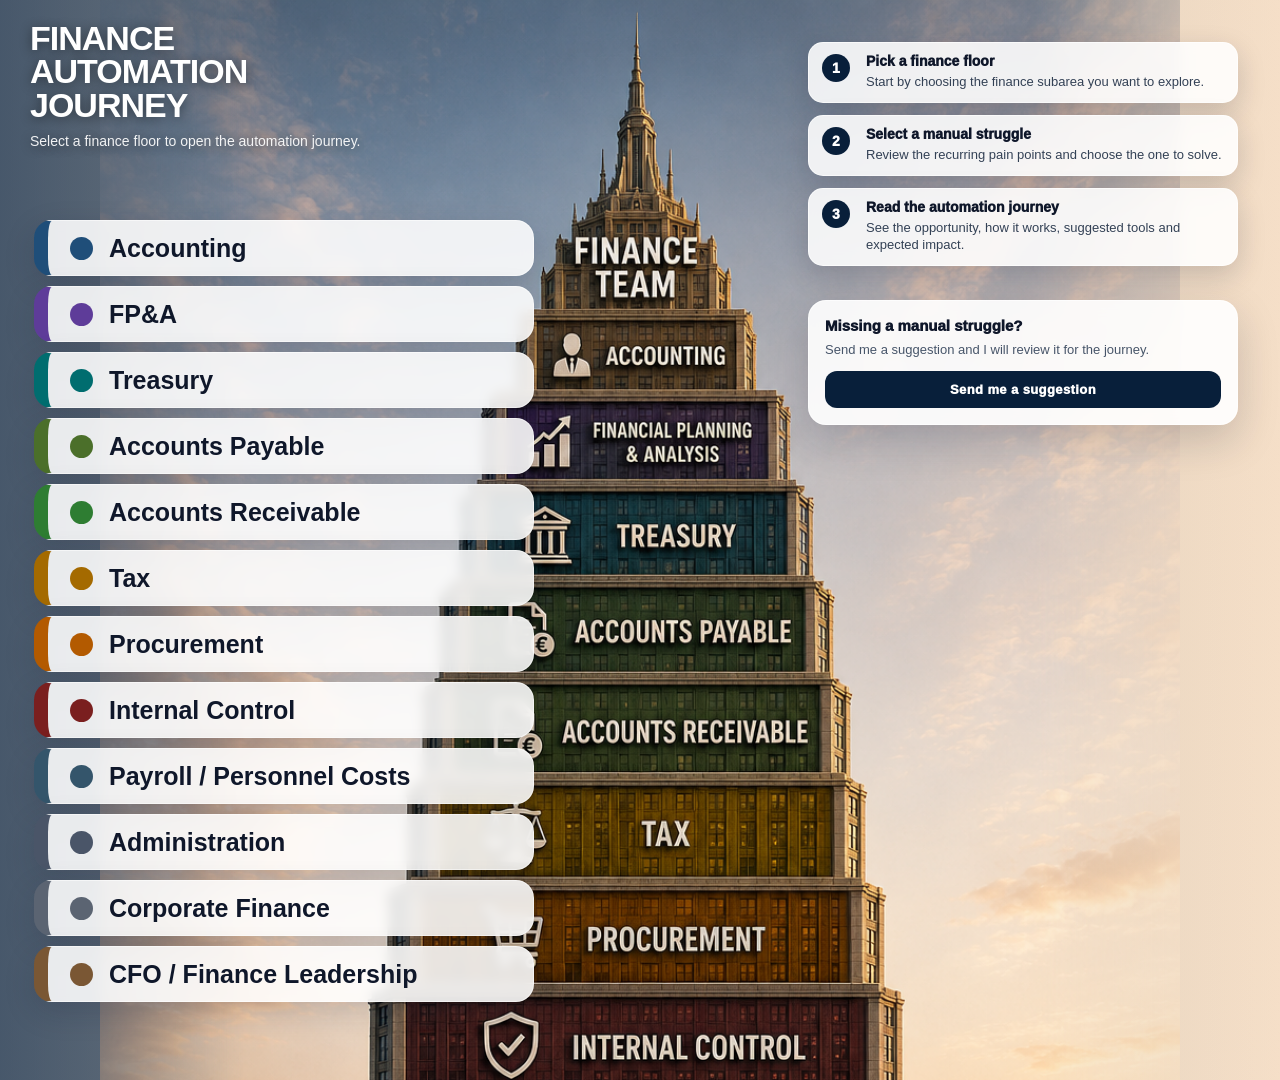
==== index.html @ fd758c70 "Refine budget preparation assumptions text" ====
<!doctype html>
<html lang="en">
<head>
<meta charset="utf-8">
<meta name="viewport" content="width=device-width, initial-scale=1">
<title>Finance Automation Journey</title>

<style>
:root {
  --bg: #f7f3ea;
  --navy: #081f3a;
  --text: #111827;
  --muted: #64748b;
  --active: #4B6F2A;
}

* {
  box-sizing: border-box;
}

body {
  margin: 0;
  font-family: Inter, Arial, sans-serif;
  color: var(--text);
  background: radial-gradient(circle at 20% 0%, #fff8e8, #f2efe8 45%, #dfe7ef);
  overflow-x: hidden;
}

html {
  overflow-x: hidden;
}

.page {
  min-height: 100vh;
  display: grid;
  grid-template-columns: 1fr;
  gap: 0;
  padding: 0;
  background: #111827;
}

.page.has-selection {
  min-height: 100vh;
  display: grid;
  grid-template-columns: minmax(0, 58vw) minmax(360px, 42vw);
  gap: 24px;
  padding: 24px;
  align-items: stretch;
  background: radial-gradient(circle at 20% 0%, #fff8e8, #f2efe8 45%, #dfe7ef);
}

.visual,
.panel {
  border-radius: 28px;
  overflow: hidden;
  box-shadow: 0 24px 70px rgba(15,23,42,.20);
  min-height: 920px;
  background: white;
}

.page:not(.has-selection) .visual {
  width: 100vw;
  min-height: max(100vh, 1080px);
  border-radius: 0;
  box-shadow: none;
  background:
    linear-gradient(90deg, rgba(8,31,58,.50), rgba(8,31,58,.12) 44%, rgba(255,255,255,.08)),
    linear-gradient(90deg, #87919c 0%, #b9b5ad 37%, #ead7bf 67%, #f4dcc3 100%);
}

.page:not(.has-selection) .visual::before {
  content: "";
  position: absolute;
  z-index: 0;
  inset: 0;
  background-image: url("empire_state_finance_building.png");
  background-size: auto clamp(980px, 180vh, 1700px);
  background-position: center top;
  background-repeat: no-repeat;
  -webkit-mask-image: linear-gradient(90deg, transparent 0%, #000 19%, #000 81%, transparent 100%);
  mask-image: linear-gradient(90deg, transparent 0%, #000 19%, #000 81%, transparent 100%);
  pointer-events: none;
}

.page.has-selection .visual,
.page.has-selection .panel {
  min-height: calc(100vh - 48px);
  max-height: calc(100vh - 48px);
}

.page.has-selection .visual {
  width: auto;
  border-radius: 28px;
  box-shadow: 0 24px 70px rgba(15,23,42,.20);
}

.page.has-selection .panel {
  display: flex;
  overflow: auto;
}

.visual {
  position: relative;
  background-image:
    linear-gradient(90deg, rgba(8,31,58,.58), rgba(8,31,58,.14) 45%, rgba(255,255,255,0)),
    url("empire_state_finance_building.png");
  background-size: cover;
  background-position: center center;
}

.intro {
  position: absolute;
  z-index: 3;
  left: 30px;
  top: 22px;
  width: 385px;
  color: white;
  text-shadow: 0 2px 12px rgba(0,0,0,.45);
}

.intro h1 {
  margin: 0;
  font-size: 34px;
  line-height: .98;
  text-transform: uppercase;
  letter-spacing: -1px;
}

.intro p {
  margin: 10px 0 0;
  font-size: 14px;
  line-height: 1.35;
  color: rgba(255,255,255,.92);
}

.main-steps {
  position: absolute;
  z-index: 13;
  right: 42px;
  top: 42px;
  width: 430px;
  display: grid;
  gap: 12px;
  color: #0f172a;
}

.page.has-selection .main-steps {
  display: none;
}

.suggestion-card {
  position: absolute;
  z-index: 13;
  right: 42px;
  top: 300px;
  width: 430px;
  border: 1px solid rgba(255,255,255,.66);
  border-radius: 18px;
  background: rgba(255,255,255,.91);
  -webkit-backdrop-filter: blur(7px);
  backdrop-filter: blur(7px);
  padding: 16px;
  box-shadow: 0 16px 42px rgba(15,23,42,.18);
  color: #0f172a;
}

.page.has-selection .suggestion-card {
  display: none;
}

.suggestion-card strong {
  display: block;
  font-size: 15px;
  line-height: 1.2;
  font-weight: 1000;
}

.suggestion-card p {
  margin: 6px 0 12px;
  font-size: 13px;
  line-height: 1.35;
  color: #475569;
}

.suggestion-button {
  width: 100%;
  border: 0;
  border-radius: 12px;
  background: #081f3a;
  color: white;
  padding: 11px 13px;
  font-size: 13px;
  font-weight: 1000;
  letter-spacing: .4px;
  cursor: pointer;
}

.suggestion-button:hover {
  filter: brightness(1.08);
}

.main-step {
  display: grid;
  grid-template-columns: 34px 1fr;
  gap: 10px;
  align-items: start;
  border: 1px solid rgba(255,255,255,.66);
  border-radius: 15px;
  background: rgba(255,255,255,.88);
  -webkit-backdrop-filter: blur(7px);
  backdrop-filter: blur(7px);
  padding: 11px 13px;
  box-shadow: 0 10px 28px rgba(15,23,42,.18);
}

.main-step span {
  width: 28px;
  height: 28px;
  display: flex;
  align-items: center;
  justify-content: center;
  border-radius: 999px;
  background: #081f3a;
  color: white;
  font-weight: 1000;
  font-size: 14px;
}

.main-step strong {
  display: block;
  font-size: 14px;
  line-height: 1.1;
  color: #0f172a;
  font-weight: 1000;
}

.main-step p {
  margin: 5px 0 0;
  font-size: 13px;
  line-height: 1.28;
  color: #334155;
}

.floor-stack {
  position: absolute;
  z-index: 12;
  left: 34px;
  top: 220px;
  width: min(64vw, 500px);
  display: grid;
  gap: 10px;
}

.floor-button {
  min-height: 56px;
  border: 1px solid rgba(255,255,255,.55);
  border-left: 14px solid var(--area-color);
  border-radius: 18px;
  background: rgba(255,255,255,.88);
  -webkit-backdrop-filter: blur(6px);
  backdrop-filter: blur(6px);
  display: flex;
  align-items: center;
  gap: 16px;
  padding: 12px 22px;
  font-size: 25px;
  font-weight: 800;
  color: #0f172a;
  box-shadow: 0 10px 30px rgba(15,23,42,.18);
  cursor: pointer;
  transition: transform .18s ease, background .18s ease, box-shadow .18s ease;
}

.floor-button::before {
  content: "";
  width: 23px;
  height: 23px;
  border-radius: 999px;
  background: var(--area-color);
  flex: 0 0 auto;
}

.floor-button:hover,
.floor-button.active {
  transform: translateX(10px);
  background: white;
  box-shadow: 0 16px 40px rgba(15,23,42,.30);
}

.finance-base {
  width: 100%;
  max-width: 340px;
  border-radius: 14px;
  background: #081f3a;
  color: white;
  padding: 13px 16px;
  font-size: 13px;
  font-weight: 1000;
  text-align: center;
  letter-spacing: .9px;
  box-shadow: 0 16px 40px rgba(0,0,0,.36);
  border: 0;
  cursor: pointer;
  text-transform: uppercase;
}

.finance-base:hover {
  filter: brightness(1.12);
  transform: translateY(-2px);
}

.panel {
  position: relative;
  border-radius: 28px;
  background: rgba(255,255,255,.94);
  box-shadow: 0 24px 70px rgba(15,23,42,.16);
  padding: 34px;
  overflow: hidden;
  min-height: 920px;
  display: flex;
  flex-direction: column;
}

.panel.hidden {
  display: none;
}

.panel::before {
  content: "";
  position: absolute;
  inset: 0 0 auto 0;
  height: 12px;
  background: var(--active);
}

.kicker {
  margin-top: 8px;
  font-size: 13px;
  text-transform: uppercase;
  letter-spacing: 1.7px;
  color: var(--muted);
  font-weight: 800;
}

.panel h2 {
  margin: 12px 0 6px;
  font-size: 42px;
  line-height: 1;
  color: var(--navy);
  letter-spacing: -1.2px;
}

.panel .subtitle {
  margin: 0 0 24px;
  font-size: 18px;
  color: var(--muted);
  line-height: 1.4;
}

.section-title {
  margin: 0 0 10px;
  font-size: 14px;
  letter-spacing: 1.1px;
  text-transform: uppercase;
  color: #475569;
  font-weight: 900;
}

.pain-list {
  display: grid;
  grid-template-columns: 1fr;
  gap: 10px;
  margin: 0;
  padding: 0;
  list-style: none;
  max-height: 610px;
  overflow: auto;
  padding-right: 6px;
}

.pain-button {
  width: 100%;
  border: 1px solid #e2e8f0;
  border-radius: 14px;
  background: white;
  text-align: left;
  padding: 13px 14px;
  display: flex;
  align-items: flex-start;
  gap: 11px;
  color: #0f172a;
  font-size: 15px;
  line-height: 1.3;
  font-weight: 700;
  cursor: pointer;
  box-shadow: 0 3px 10px rgba(15,23,42,.04);
  transition: border .15s ease, transform .15s ease, background .15s ease;
}

.pain-button::before {
  content: "";
  width: 9px;
  height: 9px;
  border-radius: 999px;
  margin-top: 5px;
  background: var(--active);
  flex: 0 0 auto;
}

.pain-button:hover,
.pain-button.active {
  border-color: var(--active);
  background: #f8fafc;
  transform: translateX(4px);
}

.pain-button.unlocked {
  border-color: #22c55e;
  background: #dcfce7;
  box-shadow: 0 6px 18px rgba(34,197,94,.18);
}

.pain-button.unlocked::before {
  background: #16a34a;
}

.pain-button.unlocked:hover,
.pain-button.unlocked.active {
  border-color: #15803d;
  background: #bbf7d0;
  box-shadow: 0 8px 22px rgba(34,197,94,.24);
}

.pain-button.locked {
  color: #475569;
}

.pain-button.locked::after {
  content: "Locked";
  margin-left: auto;
  border: 1px solid #dbe3ef;
  border-radius: 999px;
  padding: 3px 8px;
  color: #64748b;
  font-size: 11px;
  line-height: 1;
  font-weight: 900;
  text-transform: uppercase;
  letter-spacing: .6px;
}

.detail-card {
  border: 1px solid #dbe3ef;
  border-radius: 22px;
  background: linear-gradient(180deg, white 0%, #f8fafc 100%);
  padding: 22px;
  box-shadow: 0 12px 30px rgba(15,23,42,.08);
  max-width: 100%;
  min-width: 0;
}

.back-button {
  display: inline-flex;
  align-items: center;
  gap: 8px;
  width: fit-content;
  border: 1px solid var(--active);
  background: white;
  color: var(--active);
  border-radius: 999px;
  padding: 9px 14px;
  font-size: 14px;
  font-weight: 900;
  cursor: pointer;
  margin-bottom: 16px;
}

.detail-label {
  margin: 0 0 6px;
  font-size: 12px;
  text-transform: uppercase;
  letter-spacing: 1.2px;
  color: #64748b;
  font-weight: 900;
}

.detail-main {
  margin: 0 0 18px;
  font-size: 25px;
  line-height: 1.1;
  color: var(--navy);
  font-weight: 900;
}

.detail-box {
  border-left: 5px solid var(--active);
  background: white;
  border-radius: 12px;
  padding: 13px 14px;
  border-top: 1px solid #e2e8f0;
  border-right: 1px solid #e2e8f0;
  border-bottom: 1px solid #e2e8f0;
  margin-top: 12px;
  min-width: 0;
}

.detail-box h4 {
  margin: 0 0 5px;
  font-size: 13px;
  text-transform: uppercase;
  letter-spacing: .9px;
  color: #475569;
}

.detail-box p {
  margin: 0;
  font-size: 16px;
  line-height: 1.42;
  color: #111827;
}

.detail-box p + p {
  margin-top: 10px;
}

.proposal-list {
  margin: 0;
  padding-left: 18px;
  display: grid;
  gap: 7px;
}

.proposal-list li,
.proposal-links a {
  font-size: 15px;
  line-height: 1.38;
  color: #111827;
}

.proposal-links {
  display: grid;
  gap: 8px;
  margin-top: 12px;
}

.proposal-links a {
  color: var(--active);
  font-weight: 900;
  text-decoration: none;
}

.proposal-links a:hover {
  text-decoration: underline;
}


.output-page-button {
  border: 0;
  background: transparent;
  color: var(--active);
  cursor: pointer;
  font: inherit;
  font-weight: 900;
  padding: 0;
  text-align: left;
}

.output-page-button:hover {
  text-decoration: underline;
}

.output-page-highlight {
  display: inline-block;
  background: #dcfce7;
  color: #2563eb;
  border-radius: 4px;
  padding: 1px 5px;
  text-decoration: underline;
  text-decoration-thickness: 2px;
  text-underline-offset: 3px;
}

.output-page-disabled {
  color: #64748b;
  font-weight: 900;
}

.output-page-status {
  display: inline-block;
  margin-left: 6px;
  border: 1px solid #dbe3ef;
  border-radius: 999px;
  padding: 2px 7px;
  color: #64748b;
  font-size: 11px;
  font-weight: 900;
  text-transform: uppercase;
  letter-spacing: .5px;
}

.proposal-app-link {
  display: grid;
  grid-template-columns: 1fr auto;
  gap: 10px 18px;
  align-items: center;
  padding: 16px 18px;
  border-radius: 12px;
  border: 1px solid rgba(75, 111, 42, .28);
  background:
    linear-gradient(135deg, rgba(75, 111, 42, .12), rgba(37, 99, 235, .10)),
    #ffffff;
  box-shadow: 0 12px 28px rgba(15, 23, 42, .08);
  color: var(--navy);
  text-decoration: none;
  transition: transform .15s ease, box-shadow .15s ease, border-color .15s ease;
}

.proposal-app-link:hover {
  transform: translateY(-1px);
  border-color: rgba(75, 111, 42, .48);
  box-shadow: 0 16px 34px rgba(15, 23, 42, .13);
  text-decoration: none;
}

.proposal-app-link strong {
  display: block;
  font-size: 16px;
  color: var(--navy);
}

.proposal-app-link span {
  display: block;
  margin-top: 4px;
  color: var(--muted);
  font-size: 13px;
  line-height: 1.35;
  font-weight: 700;
}

.proposal-app-badge {
  justify-self: end;
  border-radius: 999px;
  padding: 7px 10px;
  background: #1f8a4c;
  color: white;
  font-size: 12px;
  font-weight: 900;
  white-space: nowrap;
}

#outputDetailCard .proposal-app-link {
  min-height: 112px;
  padding: 22px 26px;
  gap: 16px 28px;
}

#outputDetailCard .proposal-app-link strong {
  display: inline-flex;
  width: fit-content;
  max-width: 100%;
  font-size: 24px;
  line-height: 1.15;
}

#outputDetailCard .proposal-app-link .output-page-highlight {
  display: inline;
  border-radius: 6px;
  padding: 2px 8px;
  -webkit-box-decoration-break: clone;
  box-decoration-break: clone;
}

#outputDetailCard .proposal-app-link span {
  margin-top: 10px;
  font-size: 18px;
  line-height: 1.35;
  font-weight: 800;
}

#outputDetailCard .proposal-app-badge {
  padding: 12px 22px;
  font-size: 18px;
  font-style: italic;
}

@media (max-width: 700px) {
  #outputDetailCard .proposal-app-link {
    grid-template-columns: 1fr;
  }

  #outputDetailCard .proposal-app-badge {
    justify-self: start;
  }
}

.proposal-preview {
  width: 100%;
  margin-top: 12px;
  border: 1px solid #dbe3ef;
  border-radius: 10px;
  display: block;
  cursor: zoom-in;
  transition: transform .15s ease, box-shadow .15s ease;
}

.proposal-preview-link {
  display: block;
  position: relative;
}

.proposal-preview-link::after {
  content: "Open dashboard preview";
  position: absolute;
  right: 12px;
  bottom: 12px;
  border-radius: 999px;
  background: rgba(8,31,58,.92);
  color: white;
  padding: 7px 10px;
  font-size: 12px;
  font-weight: 900;
  box-shadow: 0 8px 20px rgba(15,23,42,.25);
  pointer-events: none;
}

.proposal-preview:hover {
  transform: translateY(-1px);
  box-shadow: 0 10px 24px rgba(15,23,42,.12);
}

.image-modal {
  position: fixed;
  z-index: 100;
  inset: 0;
  display: grid;
  place-items: center;
  padding: 28px;
  background: rgba(8,31,58,.74);
  -webkit-backdrop-filter: blur(8px);
  backdrop-filter: blur(8px);
}

.image-modal.hidden {
  display: none;
}

.image-modal img {
  max-width: min(1180px, 94vw);
  max-height: 88vh;
  border-radius: 14px;
  background: white;
  box-shadow: 0 30px 90px rgba(0,0,0,.42);
}

.image-modal-close {
  position: absolute;
  top: 22px;
  right: 22px;
  width: 42px;
  height: 42px;
  border: 1px solid rgba(255,255,255,.35);
  border-radius: 999px;
  background: rgba(255,255,255,.92);
  color: #081f3a;
  font-size: 28px;
  line-height: 1;
  cursor: pointer;
  box-shadow: 0 14px 34px rgba(0,0,0,.24);
}

.locked-card {
  border-left-color: #94a3b8;
}

.locked-card p {
  color: #475569;
}

.tool-grid {
  display: grid;
  grid-template-columns: repeat(2, minmax(0, 1fr));
  gap: 10px;
  margin-top: 10px;
}

.tool-pill {
  border: 1px solid #dbe3ef;
  border-radius: 999px;
  background: #f8fafc;
  padding: 8px 11px;
  font-size: 14px;
  font-weight: 800;
  color: #0f172a;
}

.case-register-wrap {
  overflow-x: auto;
  -webkit-overflow-scrolling: touch;
}

.case-register-table {
  width: 100%;
  min-width: 820px;
  border-collapse: separate;
  border-spacing: 0;
  border: 1px solid #dbe3ef;
  border-radius: 10px;
  overflow: hidden;
  background: #fff;
}

.case-register-table th,
.case-register-table td {
  border-bottom: 1px solid #e2e8f0;
  border-right: 1px solid #e2e8f0;
  padding: 9px 10px;
  text-align: left;
  vertical-align: top;
  font-size: 12px;
  line-height: 1.25;
}

.case-register-table th {
  background: #f8fafc;
  color: #475569;
  font-weight: 900;
  text-transform: uppercase;
  letter-spacing: .35px;
}

.case-register-table td {
  color: #0f172a;
  font-weight: 750;
}

.case-register-table tr:last-child td {
  border-bottom: 0;
}

.case-register-table th:last-child,
.case-register-table td:last-child {
  border-right: 0;
}

.flow-workspace {
  display: grid;
  grid-template-columns: minmax(0, 1.2fr) minmax(240px, .8fr);
  gap: 14px;
  align-items: stretch;
}

.flow-path-picker {
  margin-bottom: 14px;
}

.flow-path-picker strong {
  display: block;
  margin-bottom: 9px;
  color: var(--navy);
  font-size: 15px;
  font-weight: 900;
  text-transform: uppercase;
  letter-spacing: .5px;
}

.flow-path-controls {
  display: flex;
  flex-wrap: wrap;
  gap: 8px;
}

.flow-path-button {
  border: 1px solid #cbd5e1;
  border-radius: 999px;
  background: #fff;
  color: #0f172a;
  cursor: pointer;
  font: inherit;
  font-size: 13px;
  font-weight: 900;
  padding: 9px 13px;
  transition: background .15s ease, border .15s ease, color .15s ease;
}

.flow-path-button:hover,
.flow-path-button.active {
  border-color: var(--active);
  background: #f0fdf4;
  color: var(--active);
}

.flow-canvas {
  position: relative;
  min-height: 420px;
  border: 1px solid #dbe3ef;
  border-radius: 14px;
  background:
    linear-gradient(rgba(219,227,239,.55) 1px, transparent 1px),
    linear-gradient(90deg, rgba(219,227,239,.55) 1px, transparent 1px),
    #f8fafc;
  background-size: 28px 28px;
  overflow: hidden;
}

.flow-canvas svg {
  position: absolute;
  inset: 0;
  width: 100%;
  height: 100%;
  pointer-events: none;
  color: #64748b;
}

.flow-node {
  position: absolute;
  width: 142px;
  min-height: 62px;
  border: 1px solid #cbd5e1;
  border-radius: 12px;
  background: white;
  color: #0f172a;
  padding: 9px 10px;
  text-align: left;
  cursor: pointer;
  box-shadow: 0 8px 20px rgba(15,23,42,.08);
  transition: transform .15s ease, border .15s ease, background .15s ease;
}

.flow-node:hover,
.flow-node.active {
  transform: translateY(-1px);
  border-color: var(--active);
  background: #f0fdf4;
}

.flow-node.path-hidden,
.flow-edge-path.path-hidden,
.flow-edge-label.path-hidden {
  display: none;
}

.flow-node small {
  display: block;
  margin-bottom: 4px;
  color: #64748b;
  font-size: 11px;
  font-weight: 900;
  text-transform: uppercase;
  letter-spacing: .5px;
}

.flow-node span {
  display: block;
  font-size: 13px;
  line-height: 1.15;
  font-weight: 900;
}

.flow-node.supplier { left: 4%; top: 36px; }
.flow-node.decision { left: 31%; top: 36px; }
.flow-node.inbox { left: 59%; top: 36px; }
.flow-node.employee { left: 17%; top: 174px; }
.flow-node.capture { left: 43%; top: 174px; }
.flow-node.emailcheck { left: 69%; top: 174px; }
.flow-node.ticket { left: 4%; top: 308px; }
.flow-node.storage { left: 17%; top: 308px; }
.flow-node.validation { left: 43%; top: 308px; }
.flow-node.output { left: 69%; top: 308px; }

.flow-canvas.ap-route-flow {
  min-height: 560px;
}

.flow-canvas.ap-route-flow .flow-node {
  width: 136px;
}

.flow-node.intake { left: 3%; top: 34px; }
.flow-node.ocr { left: 24%; top: 34px; }
.flow-node.validated { left: 45%; top: 34px; }
.flow-node.route { left: 66%; top: 34px; }
.flow-node.noerp,
.flow-node.erp { left: 10%; top: 176px; }
.flow-node.approval,
.flow-node.pomatch { left: 31%; top: 176px; }
.flow-node.pendingbook { left: 52%; top: 176px; }
.flow-node.approved { left: 52%; top: 336px; }
.flow-node.dailyexport,
.flow-node.accountinghandoff { left: 73%; top: 176px; }
.flow-node.booked { left: 73%; top: 336px; }
.flow-node.exception { left: 31%; top: 336px; }

.flow-edge-label {
  position: absolute;
  color: #475569;
  background: rgba(248,250,252,.92);
  border-radius: 999px;
  padding: 2px 7px;
  font-size: 11px;
  font-weight: 900;
  text-transform: uppercase;
}

.flow-edge-label.yes { left: 51%; top: 63px; }
.flow-edge-label.no { left: 31%; top: 137px; }
.flow-edge-label.noerp { left: 39%; top: 132px; }
.flow-edge-label.erp { left: 68%; top: 214px; }
.flow-edge-label.nomatch { left: 38%; top: 438px; }

.flow-detail {
  border: 1px solid #dbe3ef;
  border-radius: 14px;
  background: #fff;
  padding: 14px;
}

.flow-detail h5 {
  margin: 0 0 8px;
  color: var(--navy);
  font-size: 17px;
  line-height: 1.15;
}

.flow-detail p {
  font-size: 14px;
  line-height: 1.38;
}

.flow-detail ul {
  margin: 10px 0 0;
  padding-left: 18px;
  display: grid;
  gap: 7px;
}

.flow-detail li {
  font-size: 14px;
  line-height: 1.3;
}

.footer-note {
  margin: 0;
  color: var(--muted);
  font-size: 13px;
  line-height: 1.45;
}

.panel-footer {
  margin-top: auto;
  display: grid;
  gap: 16px;
  align-items: start;
}

.hidden {
  display: none !important;
}

@media (max-width: 900px) {
  body {
    background: #edf2f7;
  }

  .page {
    grid-template-columns: 1fr;
    padding: 12px;
    gap: 12px;
    background: #edf2f7;
  }

  .page.has-selection {
    grid-template-columns: 1fr;
    padding: 12px;
    gap: 12px;
  }

  .visual,
  .panel {
    min-height: auto;
    max-height: none;
    border-radius: 22px;
  }

  .visual {
    width: 100%;
    height: 1480px;
    min-height: 1480px;
    background-position: center top;
  }

  .page:not(.has-selection) .visual {
    width: 100%;
  }

  .main-steps {
    left: 18px;
    right: 18px;
    top: 128px;
    width: auto;
    gap: 10px;
  }

  .suggestion-card {
    left: 18px;
    right: 18px;
    top: 1248px;
    width: auto;
  }

  .floor-stack {
    left: 18px;
    right: 18px;
    width: auto;
    top: 404px;
    gap: 8px;
  }

  .floor-button {
    min-height: 48px;
    border-left-width: 10px;
    border-radius: 16px;
    gap: 12px;
    padding: 10px 14px;
    font-size: 17px;
    line-height: 1.15;
  }

  .floor-button::before {
    width: 18px;
    height: 18px;
  }

  .page.has-selection .visual {
    height: 760px;
    min-height: 760px;
    max-height: none;
    border-radius: 22px;
  }

  .page.has-selection .floor-stack {
    top: 146px;
  }

  .page.has-selection .panel {
    position: relative;
    z-index: 1;
    top: auto;
    right: auto;
    bottom: auto;
    width: 100%;
    max-height: none;
    min-height: 0;
    border-radius: 22px;
    padding: 24px;
    overflow: visible;
  }

  .page.has-selection .panel-footer {
    margin-top: 20px;
  }

  .pain-list {
    max-height: none;
    overflow: visible;
    padding-right: 0;
  }

  .flow-workspace {
    grid-template-columns: 1fr;
  }

  .finance-base {
    max-width: none;
    min-height: 48px;
  }
}

@media (max-width: 620px) {
  .page {
    padding: 8px;
  }

  .intro {
    left: 18px;
    right: 18px;
    top: 18px;
    width: auto;
  }

  .intro h1 {
    font-size: 28px;
    letter-spacing: 0;
  }

  .intro p {
    font-size: 13px;
    max-width: 280px;
  }

  .main-steps {
    top: 126px;
    left: 12px;
    right: 12px;
  }

  .main-step {
    grid-template-columns: 30px 1fr;
    padding: 10px;
  }

  .main-step span {
    width: 26px;
    height: 26px;
  }

  .main-step strong {
    font-size: 13px;
  }

  .main-step p {
    font-size: 12px;
  }

  .suggestion-card {
    top: 1228px;
    left: 12px;
    right: 12px;
    padding: 13px;
  }

  .floor-stack {
    top: 394px;
    left: 12px;
    right: 12px;
  }

  .visual {
    height: 1460px;
    min-height: 1460px;
    border-radius: 18px;
  }

  .page.has-selection .visual {
    height: 700px;
    min-height: 700px;
  }

  .page.has-selection .floor-stack {
    top: 132px;
  }

  .panel h2 {
    font-size: 30px;
    letter-spacing: 0;
  }

  .panel {
    padding: 20px;
    border-radius: 18px;
  }

  .panel .subtitle {
    font-size: 16px;
    margin-bottom: 18px;
  }

  .detail-card {
    padding: 16px;
    border-radius: 16px;
  }

  .detail-main {
    font-size: 21px;
  }

  .proposal-preview {
    border-radius: 8px;
  }

  .proposal-preview-link {
    margin-top: 12px;
    width: calc(100vw - 104px);
    max-width: calc(100vw - 104px);
    border: 1px solid #cbd5e1;
    border-radius: 10px;
    background: white;
    padding: 6px;
    box-shadow: 0 8px 22px rgba(15,23,42,.10);
    overflow-x: auto;
    -webkit-overflow-scrolling: touch;
  }

  .proposal-preview-link::after {
    left: 14px;
    right: auto;
    bottom: 14px;
    font-size: 11px;
  }

  .proposal-preview-link .proposal-preview {
    width: 720px;
    max-width: none;
    margin-top: 0;
  }

  .flow-canvas {
    min-height: 760px;
  }

  .flow-canvas svg,
  .flow-edge-label {
    display: none;
  }

  .flow-node {
    left: 5% !important;
    width: 90%;
  }

  .flow-node.supplier { top: 14px; }
  .flow-node.decision { top: 96px; }
  .flow-node.inbox { top: 178px; }
  .flow-node.employee { top: 260px; }
  .flow-node.capture { top: 342px; }
  .flow-node.emailcheck { top: 424px; }
  .flow-node.ticket { top: 506px; }
  .flow-node.storage { top: 588px; }
  .flow-node.validation { top: 670px; }
  .flow-node.output { top: 752px; }
  .flow-node.intake { top: 14px; }
  .flow-node.ocr { top: 96px; }
  .flow-node.validated { top: 178px; }
  .flow-node.route { top: 260px; }
  .flow-node.noerp { top: 342px; }
  .flow-node.approval { top: 424px; }
  .flow-node.approved { top: 506px; }
  .flow-node.erp { top: 588px; }
  .flow-node.pomatch { top: 670px; }
  .flow-node.pendingbook { top: 752px; }
  .flow-node.dailyexport,
  .flow-node.accountinghandoff { top: 834px; }
  .flow-node.booked { top: 916px; }
  .flow-node.exception { top: 998px; }

  .flow-canvas.ap-route-flow {
    min-height: 1080px;
  }

  .image-modal {
    padding: 12px;
  }

  .image-modal img {
    max-width: 96vw;
    max-height: 82vh;
    border-radius: 10px;
  }

  .image-modal-close {
    top: 12px;
    right: 12px;
  }

  .tool-grid {
    grid-template-columns: 1fr;
  }
}
</style>
</head>

<body>
<main class="page">
  <section class="visual">
    <div class="intro">
      <h1>Finance<br>Automation<br>Journey</h1>
      <p>Select a finance floor to open the automation journey.</p>
    </div>

    <div class="main-steps" id="mainSteps">
      <div class="main-step">
        <span>1</span>
        <div>
          <strong>Pick a finance floor</strong>
          <p>Start by choosing the finance subarea you want to explore.</p>
        </div>
      </div>
      <div class="main-step">
        <span>2</span>
        <div>
          <strong>Select a manual struggle</strong>
          <p>Review the recurring pain points and choose the one to solve.</p>
        </div>
      </div>
      <div class="main-step">
        <span>3</span>
        <div>
          <strong>Read the automation journey</strong>
          <p>See the opportunity, how it works, suggested tools and expected impact.</p>
        </div>
      </div>
    </div>

    <div class="suggestion-card" id="suggestionCard">
      <strong>Missing a manual struggle?</strong>
      <p>Send me a suggestion and I will review it for the journey.</p>
      <button class="suggestion-button" id="suggestionButton" type="button">
        Send me a suggestion
      </button>
    </div>

    <div class="floor-stack" id="floorStack"></div>
  </section>

  <aside class="panel hidden" id="panel">
    <div class="kicker">Selected finance floor</div>
    <h2 id="areaTitle"></h2>
    <p class="subtitle" id="areaSubtitle"></p>

    <section id="strugglesView">
      <h3 class="section-title">Manual struggles</h3>
      <div class="pain-list" id="painList"></div>
    </section>

    <section id="opportunityView" class="hidden">
      <button class="back-button" id="backButton">
        ← Back to manual struggles
      </button>
      <h3 class="section-title">Automation opportunity</h3>
      <div class="detail-card" id="detailCard"></div>
    </section>


    <section id="outputDetailView" class="hidden">
      <button class="back-button" id="outputBackButton">
        ← Back to output list
      </button>
      <h3 class="section-title">Output detail</h3>
      <div class="detail-card" id="outputDetailCard"></div>
    </section>

    <div class="panel-footer">
      <div class="footer-note">
        Finance Automation Journey: floor → manual struggle → technology/tools → automation opportunity → expected impact.
      </div>

      <button class="finance-base" id="homeButton" type="button">
        Back to Finance Building
      </button>
    </div>
  </aside>
</main>

<div class="image-modal hidden" id="imageModal" aria-hidden="true">
  <button class="image-modal-close" id="imageModalClose" type="button" aria-label="Close image preview">×</button>
  <img id="imageModalImg" src="" alt="">
</div>

<script>
const apInvoiceRouteFlow = {
  type: "apRoute",
  defaultPath: "without-erp",
  defaultStep: "noerp",
  steps: [
    {
      id: "intake",
      kicker: "Intake",
      label: "Invoice received",
      className: "intake",
      title: "Invoice received",
      summary: "The invoice enters through the official AP inbox and becomes a controlled case.",
      actions: [
        "Capture supplier email and attachments.",
        "Ignore automatic replies and repeated email events.",
        "Link the original email to the case."
      ]
    },
    {
      id: "ocr",
      kicker: "OCR",
      label: "Read PDF / image",
      className: "ocr",
      title: "Read PDF or image",
      summary: "The workflow reads the invoice file and extracts the first data set.",
      actions: [
        "Extract text from PDF invoices.",
        "Use OCR for image invoices.",
        "Send unreadable or low-confidence files to manual AP review."
      ]
    },
    {
      id: "validated",
      kicker: "Validate",
      label: "Validated invoice",
      className: "validated",
      title: "Validated invoice",
      summary: "The invoice must pass basic fiscal, supplier and duplicate checks before routing.",
      actions: [
        "Reject proformas, quotes, purchase orders and other non-bookable documents.",
        "Validate supplier, buyer, invoice number, date, taxable base, tax amount, total, currency, vendor IBAN, due date and payment method.",
        "Check duplicate risk before approval, PO matching or booking."
      ]
    },
    {
      id: "route",
      kicker: "Route",
      label: "ERP/PO available?",
      className: "route",
      title: "Choose the automation path",
      summary: "Choose the right route for the company's setup: with ERP/PO or without ERP.",
      actions: [
        "Without ERP: route approval, then prepare accounting-software or accounting firm handoff.",
        "With ERP/PO: match the invoice against open purchase orders.",
        "Track the selected path, status and next owner."
      ]
    },
    {
      id: "noerp",
      kicker: "No ERP",
      label: "Approval path",
      className: "noerp",
      title: "No ERP: human approval path",
      summary: "Without ERP, the invoice follows approval rules before accounting handoff.",
      actions: [
        "Look up `Required approval?`, `In house contact` and `Email for approval` in Vendor Master Data.",
        "Use only the real folders: `Pending approval`, `Pending book` and `Booked`.",
        "Move the file automatically as the status changes."
      ]
    },
    {
      id: "approval",
      kicker: "Approval",
      label: "Ask approver",
      className: "approval",
      title: "Ask the right approver",
      summary: "The approver receives the minimum information needed to decide.",
      actions: [
        "Send supplier, invoice number, amount, due date, service or good description and document link.",
        "Hold the invoice in `Pending approval` until the approver responds.",
        "Route missing approver email or unclear ownership to AP Review."
      ]
    },
    {
      id: "approved",
      kicker: "Approved",
      label: "Pending book",
      className: "approved",
      title: "Approved invoice becomes pending book",
      summary: "After approval, the invoice moves to the booking queue.",
      actions: [
        "Capture approver, approval date, decision and comments.",
        "Move the case to `Pending book`.",
        "Move the file to the `Pending book` folder."
      ]
    },
    {
      id: "erp",
      kicker: "ERP / PO",
      label: "Search open PO",
      className: "erp",
      title: "ERP/PO: search open purchase orders",
      summary: "With ERP/PO, the workflow searches for an open PO that supports the invoice.",
      actions: [
        "Search by PO number when available.",
        "If needed, search by supplier, amount, buyer entity, description, requester or date.",
        "Use only open or partially open POs."
      ]
    },
    {
      id: "pomatch",
      kicker: "Match",
      label: "PO matches invoice?",
      className: "pomatch",
      title: "Validate PO match",
      summary: "The workflow confirms whether the open PO matches the invoice.",
      actions: [
        "Compare supplier, buyer entity, PO number, currency, amount, tax, quantity, price and receipt status.",
        "Apply approved tolerance rules.",
        "If there is no match, route the case to AP or buyer review."
      ]
    },
    {
      id: "pendingbook",
      kicker: "Queue",
      label: "Pending book",
      className: "pendingbook",
      title: "Move controlled invoices to pending book",
      summary: "Only controlled invoices enter the booking queue.",
      actions: [
        "Move approved invoices or PO-matched invoices to `Pending book`.",
        "Keep approval or PO evidence in the case.",
        "Keep exceptions out of the booking batch."
      ]
    },
    {
      id: "accountinghandoff",
      kicker: "Book",
      label: "Accounting import / Firm",
      className: "accountinghandoff",
      title: "Book through accounting software or accounting firm",
      summary: "Without ERP, pending-book invoices are handed off for accounting.",
      actions: [
        "Export data to a Google Sheet or Excel import file for accounting software.",
        "Or send invoice files and extracted data to the accounting firm.",
        "Mark as `Booked` only after posting or confirmation."
      ]
    },
    {
      id: "dailyexport",
      kicker: "Batch",
      label: "Daily ERP import",
      className: "dailyexport",
      title: "Daily Google Sheet or Excel import",
      summary: "ERP-ready invoices are added to a daily import file.",
      actions: [
        "Append pending-book invoices to a Google Sheet or Excel import template.",
        "Include supplier, invoice number, invoice date, register date, due date, tax, total, currency, PO, cost centre, document link and any other information required by the company.",
        "Import the file into the ERP and mark posted invoices as booked."
      ]
    },
    {
      id: "booked",
      kicker: "Booked",
      label: "Booked",
      className: "booked",
      title: "Booked in ERP, accounting software or accounting firm",
      summary: "The invoice is posted and traceable.",
      actions: [
        "Record ERP document number, accounting-software posting reference or accounting firm confirmation.",
        "Automatically move the case from `Pending book` to `Booked`.",
        "Keep the PDF, source email, approval or PO match evidence linked to the booking record."
      ]
    },
    {
      id: "exception",
      kicker: "Exception",
      label: "AP / buyer review",
      className: "exception",
      title: "AP or buyer review",
      summary: "Unclear, duplicated or unmatched invoices stop for review.",
      actions: [
        "Use AP review for low confidence, missing fields or duplicate risk.",
        "Use buyer review for missing PO, closed PO, amount mismatch or missing receipt.",
        "Do not book until the exception is resolved."
      ]
    }
  ]
};

const areas = [
  {
    name: "CFO / Finance Leadership",
    short: "CFO",
    color: "#7A5734",
    struggles: [
      {
        pain: "Limited team knowledge sharing",
        manualDescription: [
          "Finance teams often rely on knowledge held by a limited number of experienced employees. Processes, ERP functionality, department policies, control requirements and practical know-how are frequently transferred informally through ad hoc conversations, shadowing or repeated one-to-one explanations. As a result, knowledge is difficult to reuse, process understanding varies across the team and the organization becomes dependent on key individuals.",
          "When experienced employees are absent, move roles or leave the organization, critical knowledge can be lost. This creates operational risk, slows down cross-training and makes it harder to standardize finance processes across teams. In addition, managers often lack structured visibility into whether employees have actually understood the shared knowledge or whether specific topics require additional reinforcement."
        ],
        technologyTools: [
          "Knowledge-sharing sessions can be delivered and recorded using Microsoft Teams, Google Meet, Zoom or Cisco Webex. Recordings, transcripts, SOPs, templates and supporting documentation can be stored in SharePoint, OneDrive, Google Drive, Confluence or a Learning Management System.",
          "For knowledge validation and progress tracking, the tool should be selected based on the level of automation required. If the organization needs structured learning paths, multiple assigned assessments and progress tracking by employee, tools such as Kahoot! 360, Moodle or other Learning Management Systems are a stronger fit.",
          "If the requirement is limited to running individual quizzes after knowledge-sharing sessions, lighter tools such as Microsoft Forms, Google Forms, Quizizz, Mentimeter or Moodle Quiz can be used. In that case, results can be exported, consolidated in Excel or Google Sheets and then imported into Power BI or Tableau to monitor quiz scores, participation, pass/fail rates and knowledge gaps.",
          "Workflow automation can be implemented using Microsoft Power Automate, Zapier or Make to send reminders, collect results and update tracking files. AI tools such as Microsoft Copilot, Google Gemini or Otter.ai can generate transcripts, summaries and reusable learning notes from recorded sessions."
        ],
        automationOpportunity: [
          "Create an automated finance knowledge management and validation workflow using a flipped classroom format. Finance team members are organized into groups and each group prepares and explains its own area of knowledge to the rest of the department, covering topics such as policies, standard operating procedures, ERP modules, reporting processes, internal controls, month-end close activities and automation initiatives.",
          "Each session is automatically recorded, transcribed, summarized and stored in a centralized finance knowledge repository together with presentation materials and supporting documentation. Materials are tagged by process, system, owner, role and review date, making them easier to search and reuse.",
          "After each knowledge-sharing session, participants complete a short knowledge assessment using Kahoot! or an equivalent tool. Results are exported or automatically captured and consolidated into a dashboard showing participation, completion status, quiz scores, pass/fail rates, knowledge gaps and topics requiring reinforcement.",
          "Managers can monitor repository coverage, critical process documentation, quiz results, materials pending review and knowledge gaps across finance areas. This helps identify which topics need additional training and which employees may require further support before being cross-trained or assigned to critical activities."
        ],
        expectedImpact: [
          "Reduced dependency on key individuals, improved knowledge retention, stronger cross-training, better process consistency and improved business continuity during absences, turnover or organizational changes. Knowledge assessments and dashboards provide managers with clearer visibility into whether knowledge has actually been understood, not only shared."
        ],
        opportunity: "Automated finance knowledge management and validation workflow",
        use_case: "Finance team members share their knowledge through a flipped classroom format, with sessions recorded, summarized, stored in a centralized repository and followed by short knowledge assessments.",
        impact: "Reduced dependency on key individuals, improved knowledge retention, stronger cross-training and clearer visibility into knowledge gaps.",
        proposalTasks: [
          "Designed the finance knowledge-sharing framework.",
          "Defined critical knowledge areas across finance policies, procedures, ERP modules, controls and operational processes.",
          "Scheduled recurring flipped classroom knowledge-sharing sessions where finance team members explain their expertise to colleagues in groups.",
          "Configured automatic recording, transcription and summarization of sessions.",
          "Created a centralized finance knowledge repository.",
          "Created standardized knowledge assessments using Kahoot! or equivalent tools.",
          "Consolidated assessment results to monitor participation, scores, pass/fail rates and knowledge gaps.",
          "Built dashboard views to monitor knowledge coverage, quiz results, overdue reviews and documentation gaps.",
          "Documented governance rules for maintaining and updating knowledge materials."
        ],
        outputsExamples: [
          "Finance knowledge and assessment dashboard"
        ],
        outputsPreview: "Finance knowledge assessment dashboard preview.png",
        outputsPreviewAlt: "Finance onboarding knowledge assessment dashboard preview"
      },
      {
        pain: "Poor and inconsistent finance onboarding",
        manualDescription: [
          "Finance onboarding is often inconsistent across roles, teams and locations. New joiners may receive different explanations depending on who trains them, when they join and how much documentation already exists. Key information about finance processes, how the ERP is used in daily activities, reporting cycles, controls, policies, approval workflows and stakeholder expectations is frequently shared through informal conversations, scattered files or repeated one-to-one explanations.",
          "This makes the onboarding experience harder to scale and harder to measure. New employees may take longer to become productive, managers may not have clear visibility into onboarding progress and important finance knowledge can be missed during busy reporting periods, role changes or team transitions."
        ],
        technologyTools: [
          "The onboarding program should reuse the same finance knowledge-sharing infrastructure. Onboarding sessions and role-specific explanations can be delivered and recorded using Microsoft Teams, Google Meet, Zoom or Cisco Webex. Recordings, transcripts, SOPs, templates, ERP how-to guides and supporting documentation can be stored in SharePoint, OneDrive, Google Drive, Confluence or a Learning Management System.",
          "For onboarding validation and progress tracking, the tool should be selected based on the level of automation required. If the organization needs structured learning paths, assigned onboarding modules, multiple assessments and progress tracking by employee, tools such as Kahoot! 360, Moodle or other Learning Management Systems are a stronger fit.",
          "If the requirement is limited to running individual quizzes after onboarding or knowledge-sharing sessions, lighter tools such as Microsoft Forms, Google Forms, Quizizz, Mentimeter or Moodle Quiz can be used. In that case, results can be exported, consolidated in Excel or Google Sheets and then imported into Power BI or Tableau to monitor onboarding completion, quiz scores, participation, pass/fail rates and knowledge gaps.",
          "Workflow automation can be implemented using Microsoft Power Automate, Zapier or Make to send reminders, assign onboarding tasks, collect results and update tracking files. AI tools such as Microsoft Copilot, Google Gemini or Otter.ai can generate transcripts, summaries and reusable onboarding notes from recorded sessions."
        ],
        automationOpportunity: [
          "Create a structured finance onboarding workflow with role-based onboarding paths for new joiners. Each path includes the activities, documents, ERP usage guidance, training materials, key contacts and process knowledge required for a specific finance role.",
          "Complement this with a structured peer-to-peer (P2P) onboarding program connected to the finance knowledge-sharing workflow. During the first phase, each new joiner is paired with a Finance Lead or Senior team member who introduces the department structure, key stakeholders, governance, policies and ways of working. In the second phase, the employee is paired with a colleague performing the same role to receive hands-on training on daily operational activities and process-specific knowledge.",
          "When a new employee joins the finance team, an onboarding workflow is triggered automatically. The new joiner receives a checklist of required actions, links to relevant documentation, ERP how-to guidance, training recordings and knowledge-sharing materials created through the Limited team knowledge sharing use case. Managers can monitor progress through a dashboard or tracker.",
          "Throughout the onboarding journey, new employees complete the recorded learning path and pass the corresponding knowledge assessments before taking ownership of operational tasks. Results can be consolidated to identify areas where additional support is needed.",
          "This creates a more consistent onboarding experience across finance roles and reduces dependency on informal explanations, individual availability or repeated manual follow-up."
        ],
        expectedImpact: [
          "Faster ramp-up for new finance team members, clearer expectations, more consistent knowledge transfer and reduced onboarding dependency on individual managers or colleagues. A structured onboarding workflow also improves visibility for managers, reduces operational risk and helps new joiners become confident and productive sooner."
        ],
        opportunity: "Structured finance onboarding assistant",
        use_case: "Create role-based onboarding paths for new finance team members, combining P2P support, ERP usage guidance, recorded learning materials, knowledge checks and progress tracking.",
        impact: "Faster onboarding, clearer expectations for new joiners, better manager visibility and a more consistent ramp-up experience across finance roles.",
        proposalTasks: [
          "Mapped the key onboarding needs for each finance role.",
          "Defined role-based onboarding paths covering processes, ERP usage, controls and reporting cycles.",
          "Designed a two-phase P2P onboarding program pairing new joiners first with a Finance Lead or Senior team member and then with a colleague performing the same role.",
          "Created a structured onboarding checklist for new finance team members.",
          "Organized onboarding materials in a centralized finance repository.",
          "Linked process guides, ERP how-to guidance, training recordings, templates and key contacts to each onboarding path.",
          "Connected onboarding materials with the recorded learning path created through the Limited team knowledge sharing workflow.",
          "Added short knowledge checks to validate understanding after key onboarding modules.",
          "Configured reminders and progress tracking for new joiners and managers.",
          "Built dashboard views to monitor onboarding completion, overdue tasks, assessment scores and knowledge gaps.",
          "Documented governance rules for keeping onboarding materials updated."
        ],
        outputsExamples: [
          "Structured finance onboarding workflow",
          "Role-based onboarding checklist",
          "Finance onboarding progress dashboard"
        ],
        outputsPreview: "Finance knowledge assessment dashboard preview.png",
        outputsPreviewAlt: "Finance onboarding progress and knowledge assessment dashboard preview"
      },
      {
        pain: "Unstructured task management",
        opportunity: "Finance task intake and prioritisation workflow",
        use_case: "Centralise finance requests, recurring tasks and project work with ownership, due dates, priority scoring, status tracking and automated reminders.",
        impact: "Clearer accountability, fewer lost requests and better visibility of team workload.",
        proposalTasks: [
          "Built a Streamlit app to make finance ownership, responsibilities and recurring activity timing easier to manage.",
          "Added editable setup views for finance roles, department areas and RACI ownership.",
          "Connected the Streamlit app to a Neon-hosted Postgres database so RACI and timeline updates remain saved after deployment restarts."
        ],
        proposalResources: [
          {
            label: "Open Finance RACI & Timeline app",
            href: "https://finance-raci-timeline.streamlit.app/",
            type: "app",
            badge: "Live app",
            description: "Interactive Streamlit app for finance ownership, RACI setup and recurring delivery visibility."
          }
        ]
      },
      {
        pain: "No clear delivery calendar",
        opportunity: "Integrated finance delivery calendar",
        use_case: "Build a shared calendar for close activities, reporting deadlines, tax filings, forecasts, audits, board packs and key business deliverables.",
        impact: "Improved planning, fewer deadline surprises and stronger coordination across finance subareas.",
        proposalTasks: [
          "Built a monthly finance timeline view using recurring activity rules.",
          "Added editable timeline setup for start dates, end dates and activity status by period.",
          "Created a shared view to help finance teams coordinate close activities and recurring deliverables.",
          "Connected the Streamlit app to a Neon-hosted Postgres database so RACI and timeline updates remain saved after deployment restarts."
        ],
        proposalResources: [
          {
            label: "Open Finance RACI & Timeline app",
            href: "https://finance-raci-timeline.streamlit.app/",
            type: "app",
            badge: "Live app",
            description: "Interactive Streamlit app for monthly finance timelines, ownership and delivery coordination."
          }
        ]
      },
      {
        pain: "Missing finance policies and procedures",
        opportunity: "Controlled finance policy and procedure library",
        use_case: "Document policies, procedures, approval rules, templates and control requirements in a governed repository with owners, review dates and version history.",
        impact: "Stronger controls, easier audit preparation and more consistent execution of finance processes."
      },
      {
        pain: "Limited real-time financial visibility",
        opportunity: "Executive finance cockpit",
        use_case: "Automated CFO dashboard combining cash, revenue, costs, working capital and forecast indicators.",
        impact: "Faster decision-making and fewer ad hoc reporting requests."
      },
      {
        pain: "Too many ad hoc requests",
        opportunity: "Self-service finance analytics",
        use_case: "Create standard dashboards and guided analysis views for recurring business questions.",
        impact: "Reduced dependency on manual finance support."
      },
      {
        pain: "Manual email triage and response management",
        opportunity: "AI executive inbox assistant",
        use_case: "Classify finance emails by required response, information only or irrelevant; create draft replies for actionable messages; and provide a sequential briefing of informational threads.",
        impact: "Less time lost reviewing emails one by one, fewer missed responses and better visibility of decisions, commitments and follow-ups."
      },
      {
        pain: "Limited visibility into finance team wellbeing",
        manualDescription: [
          "Finance leaders often lack structured, recurring visibility into how their teams are feeling across workload, collaboration, management support and overall wellbeing. Without this visibility, managers may rely too heavily on assumptions or occasional check-ins, making it harder to identify early signs of burnout, disengagement or workload imbalance before they become turnover, missed targets or reduced productivity."
        ],
        technologyTools: [
          "There are leading, widely used employee experience and employee listening platforms in the market, including Culture Amp, Qualtrics EmployeeXM, Workday Peakon Employee Voice, Microsoft Viva Glint, Lattice, 15Five, Leapsome and Workleap Officevibe. However, a finance team can start with a simpler and more flexible solution using tools that may already be available internally.",
          "This challenge can be addressed with lightweight survey and dashboard tools such as Google Forms, Microsoft Forms, Typeform or SurveyMonkey for data collection; Google Sheets, Excel, SharePoint or OneDrive for data storage; and Tableau, Power BI, Looker Studio or Qlik Sense for visualization."
        ],
        automationOpportunity: [
          "Create an automated quarterly wellbeing feedback loop. Team members complete a short recurring survey, and responses are automatically collected, structured and visualized in a dashboard by quarter, year, finance subarea, location and wellbeing category.",
          "This allows managers to move from informal impressions to structured visibility, helping them identify trends before burnout, disengagement, workload imbalance or collaboration issues become more serious."
        ],
        expectedImpact: [
          "Improved visibility into team wellbeing, earlier detection of people-related risks, better leadership decisions and more consistent follow-up actions. Over time, this can support stronger collaboration, higher retention, better workload balance and a more resilient finance function."
        ],
        opportunity: "Automated quarterly wellbeing feedback loop",
        use_case: "Team members complete a short recurring survey, and responses are automatically collected, structured and visualized in a dashboard by quarter, year, finance subarea, location and wellbeing category.",
        impact: "Improved visibility into team wellbeing, earlier detection of people-related risks, better leadership decisions and more consistent follow-up actions.",
        proposalTasks: [
          "Created the quarterly wellbeing survey in Google Forms.",
          "Downloaded the Google Sheets response dataset as an Excel file to use as the Tableau input file.",
          "Built the Tableau workbook with score by question, trend, location map and finance subarea heatmap.",
          "Prepared the dashboard preview for leadership review.",
          "Documented the refresh steps to update the dashboard each quarter."
        ],
        proposalResources: [
          {
            label: "Finance team wellbeing form",
            href: "Finance team wellbeing form.pdf"
          },
          {
            label: "Finance team wellbeing dashboard",
            href: "Finance team wellbeing dashboard preview.png"
          }
        ],
        proposalPreview: "Finance team wellbeing dashboard preview.png"
      }
    ]
  },
  {
    name: "Accounting",
    short: "Accounting",
    color: "#1F4E79",
    struggles: [
      {
        pain: "Manual journal entries",
        opportunity: "Automated journal posting",
        use_case: "Recurring journals and rule-based journal templates generated from source transactions.",
        impact: "Fewer errors and faster month-end close."
      },
      {
        pain: "Manual exchange rate upload",
        opportunity: "Automated exchange rate integration and validation",
        use_case: "Connect approved FX rate sources to the ERP, schedule automatic rate uploads, validate missing or unusual rates and keep an audit trail of changes.",
        impact: "Lower risk of FX errors, faster period-end processing and stronger control over currency revaluation."
      },
      {
        pain: "Reconciliation bottlenecks",
        opportunity: "Automated account reconciliation",
        use_case: "Match ledger balances with subledgers, bank data and supporting schedules.",
        impact: "Less close pressure and improved accuracy."
      },
      {
        pain: "Missing accounting evidence",
        opportunity: "Evidence completeness checks",
        use_case: "Flag journal entries or balances without required documents or explanations.",
        impact: "Better audit trail and fewer audit queries."
      },
      {
        pain: "Close calendar pressure",
        opportunity: "Close management workflow",
        use_case: "Track close tasks, owners, deadlines and dependencies in one workflow.",
        impact: "More predictable month-end close."
      }
    ]
  },
  {
    name: "FP&A",
    short: "FP&A",
    color: "#5E3C99",
    struggles: [
      {
        pain: "Manual executive reporting",
        manualDescription: [
          "Executive reporting is often prepared manually by combining information from ERP exports, financial statements, Excel models, planning files, dashboards, management accounts and ad hoc analysis. Finance teams may spend significant time collecting data, reconciling figures, updating templates, refreshing charts and preparing commentary for CFO updates, management reports, board packs or investor materials.",
          "Although the reporting process is recurring, it often depends on manual spreadsheet work, individual knowledge of how the pack is built and repeated copy-paste between files. When source data changes, finance teams may need to update several outputs separately, increasing the risk of version issues, formula errors, inconsistent numbers or misaligned narratives.",
          "As a result, executive reporting can become time-consuming, difficult to scale and hard to control. FP&A teams spend too much time producing reporting materials and not enough time interpreting performance, explaining business drivers and supporting decisions."
        ],
        technologyTools: [
          "Several FP&A, planning and reporting platforms can support more structured executive reporting. Pigment and Abacum are strong options for modern finance teams that want connected planning, reporting workflows, collaboration and scenario analysis. Workday Adaptive Planning is also a solid option for medium and large companies with recurring planning, forecasting and reporting processes.",
          "Other relevant tools include Anaplan, Planful, Board and Vena. Anaplan is powerful for complex enterprise planning models, Planful is well suited for traditional FP&A, budgeting, forecasting and reporting, Board combines planning, analytics and reporting, and Vena is useful for teams that want to stay close to Excel while adding workflow, control and consolidation.",
          "These platforms can be complemented with Excel, Google Sheets, Power BI, Tableau or Looker Studio for modelling, dashboards and visualization. AI assistants such as ChatGPT, Microsoft Copilot, Gemini or Claude can support variance explanations, financial commentary, executive summaries and reporting narratives."
        ],
        automationOpportunity: [
          "Create a reusable executive reporting workflow that converts controlled financial data into multiple reporting assets. Instead of preparing each report manually in separate spreadsheets, slides or dashboards, the process can be structured around reusable data models, reporting templates, dashboards and AI-assisted commentary.",
          "The workflow should connect source financial data with recurring executive outputs such as financial models, dashboards, board packs, variance analysis, financial commentary and downloadable files. Each output can be linked to the same underlying data, improving consistency, traceability and reuse across reporting cycles.",
          "This approach allows FP&A teams to move from manual report production to a controlled reporting journey where data, models, visuals and narratives are progressively reused and refined."
        ],
        expectedImpact: [
          "Shorter reporting preparation cycles, fewer manual updates and stronger consistency across executive outputs. Finance teams can reduce time spent collecting data, reconciling files, checking formulas and rebuilding recurring materials.",
          "The solution also improves traceability from source data to final reporting outputs, reducing the risk of inconsistent figures, version issues and unsupported commentary.",
          "Over time, FP&A teams can spend more time analyzing performance, explaining business drivers and supporting decision-making, rather than manually producing reporting packs."
        ],
        opportunity: "Reusable executive reporting workflow",
        use_case: "Convert controlled financial data into several executive reporting assets, including financial models, dashboards, board packs, variance analysis, AI commentary and downloadable files.",
        impact: "Shorter reporting cycles, stronger consistency and more time for analysis instead of manual report production.",
        proposalTasks: [
          "Defined the executive reporting workflow and main reporting outputs.",
          "Identified the recurring data inputs used for CFO updates, management reports and board packs.",
          "Structured the reporting journey into separate output pages.",
          "Created a first financial model example based on the Create Repsol financial model workstream.",
          "Defined how controlled financial data can be reused across models, dashboards, packs and commentary.",
          "Proposed dashboard, variance analysis and AI commentary outputs as next reporting layers.",
          "Prepared the structure for adding downloadable Excel, PDF and presentation files."
        ],
        outputsExamples: [
          {
            label: "<span class=\"output-page-highlight\">Financial Model: 3-Statements Model</span>",
            anchor: "executive-reporting-financial-model",
            description: "Finance teams often have a P&L and balance sheet, but no reliable cash flow statement because the ERP-generated cash flow was incomplete, inaccurate or simply did not exist. AI can help build a faster, auditable 3-statements model instead of spending hours reconstructing it manually."
          },
          {
            label: "Executive Dashboard",
            anchor: "executive-reporting-dashboard",
            locked: true,
            description: "Recurring KPI views for revenue, margin, costs, cash flow, working capital, leverage, forecast performance and key movements."
          },
          {
            label: "Board / Management Pack",
            anchor: "executive-reporting-pack",
            locked: true,
            description: "Structured reporting materials for CFO, executive committee or board-level review."
          },
          {
            label: "Variance Analysis",
            anchor: "executive-reporting-variance",
            locked: true,
            description: "Automated analysis of actuals vs budget, forecast, prior year or previous period."
          },
          {
            label: "AI Financial Commentary",
            anchor: "executive-reporting-commentary",
            locked: true,
            description: "Draft executive narratives explaining key drivers, risks, opportunities and financial movements."
          },
          {
            label: "Downloadable Files",
            anchor: "executive-reporting-files",
            locked: true,
            description: "Excel models, PDF reports, PowerPoint packs, dashboard previews and supporting files."
          }
        ],
        outputsTitle: "Outputs / examples",
        outputPages: [
          {
            id: "executive-reporting-financial-model",
            title: "Financial Model",
            paragraphs: [
              "<strong>Case 1 - Inditex: iterative and unstructured prompting.</strong><br>The exercise started with a simple request to obtain a P&L and balance sheet for an IBEX 35 company and then evolved into a structured Excel workbook through many separate prompts, corrections and validation steps.",
              "In the ChatGPT workflow, the model executed and learned progressively. It first produced the P&L and balance sheet, then converted the output into Excel, added the equity breakdown, separated retained earnings from profit for the year, translated the workbook into English and improved the format. The workstream then expanded into direct and indirect cash flow statements calculated with formulas. Through several corrections, ChatGPT adjusted the operating cash flow presentation, removed or reduced opaque balancing logic, improved readability and rebuilt the cash flow structure so ending cash reconciled to the balance sheet.",
              "The ChatGPT process required 23 prompts to reach the final valid workbook. It produced cash flow figures that were closer to Inditex's published numbers, apparently because they were better anchored to the official annual accounts or to a source reproducing them, but the Excel presentation was less polished and required more iteration.",
              "In the Claude workflow, the comparable Inditex exercise required only 8 prompts and produced a stronger Excel presentation, with a more polished and readable workbook layout. The original Claude workbook tied mathematically but relied on a large opaque reconciling line of -3,543m for items that were not properly modelled, such as real capex and IFRS 16 lease payments. After the assumptions were challenged, the revised Claude workbook reduced that residual to approximately -52m by documenting a capex and lease-payment estimation method.",
              "There is also an important nuance: the first cash flow request explicitly asked for a calculated cash flow, not one taken from the internet. The source-access problem became relevant later, when the model was asked to compare against Inditex's published cash flow and Claude could not access the annual accounts PDF because of robots.txt restrictions. A practical limitation also appeared because Claude credits ran out around the fifth prompt, interrupting the process before the full iteration cycle could continue.",
              "<strong>Case 2 - Repsol: structured prompt and controlled comparison.</strong><br>For Repsol, both ChatGPT and Claude received the same detailed prompt upfront: \"I am going to provide Repsol's financial statements in English as a PDF. I want you to take the P&L and balance sheet and format them in Excel, expressed in EUR thousands with no decimals. Create one tab for the P&L and one tab for the balance sheet. From there, add two additional tabs to the Excel workbook: in one tab, calculate the direct cash flow statement using formulas, and in the other, calculate the indirect cash flow statement using formulas, without looking at or using the cash flow statement published by Repsol in the PDF I am providing. Use EUR thousands with no decimals as the format. Make sure all text is clearly visible and readable in Excel. Provide the workbook in English. Break down equity into its different components, with retained earnings separated from net income. The indirect cash flow should start from net income. Calculate it as if you were a senior FP&A professional with strong technical financial and accounting knowledge, meaning do not invent figures and do not create manual adjustments to force the figures to balance when they do not reconcile. Be rigorous and technical. Do not use the cash flow statement published by Repsol.\"",
              "Even with a detailed prompt, ChatGPT did not reach the same Excel formatting and presentation quality as Claude, whose workbook style was more polished, readable and closer to a senior FP&A deliverable.",
              "The Repsol comparison was more technical and more balanced. Against Repsol's published cash flow, ChatGPT was closer on the aggregate absolute error across the three main subtotals CFO, CFI and CFF. However, Claude tied exactly to the net change in cash, while ChatGPT was only slightly off. The important nuance is that Claude's perfect cash tie-out came from compensations between sections, not necessarily from better classification of each cash flow line.",
              "Claude initially won on tie-out because it classified more balance sheet and equity movements into operating, investing or financing activities, including items that may include non-cash effects, FX, scope changes, reclassifications or other movements. ChatGPT instead left an explicit control line for what could not be supported without using the published cash flow statement. This was not an error to hide, but a transparency mechanism: unsupported differences were shown rather than forced into operating, investing or financing lines.",
              "After being challenged, Claude adopted the same discipline: it rebuilt operating and investing cash flows using gross note-level detail, including capex and disposals from fixed asset notes, net investments, provisions and deferred tax information. It then placed the remaining unsupported amount in one explicit formula-driven line called UNRECONCILED / NON-CASH AND OTHER UNALLOCATED ITEMS, instead of distributing it manually across the statement.",
              "This is what made the Repsol case valuable: it exposed the bias created by a model that forces the tie-out. Closing the cash movement to zero can feel like the work is finished, while leaving an explicit line saying this cannot be fully supported can feel incomplete. In technical FP&A work, however, the explicit unresolved line may be the more honest answer when the available data is not enough to justify the full movement.",
              "The Repsol lesson was especially powerful: ChatGPT was closer to Repsol's published CFO, CFI and CFF subtotals, which makes it the closer result if the published cash flow statement is used as the benchmark. Claude's larger unreconciled line was more conservative and made the limitations more visible, but it also meant Claude was further away from the company's published cash flow classification. The senior FP&A takeaway is that tying out is not the same as being right, and not tying out can sometimes be an honest signal that the available data is not sufficient to fully explain the movement without unsupported assumptions.",
              "<strong>Case 3 - Banco Santander: financial-sector complexity.</strong><br>The Santander exercise used the same structured prompt shown below in the Structured prompt section.",
              "This case was materially harder because Santander operates in the financial sector. Unlike Inditex and Repsol, which are industrial companies, Santander's balance sheet is closely linked to the core economics of the business. Loans, deposits, trading assets, derivatives, fair value movements, FX translation, wholesale funding, held-for-sale balances and even cash and cash equivalents themselves affect the cash flow presentation differently in a financial institution, but cannot be fully classified from the P&L and balance sheet alone.",
              "ChatGPT produced a transparent two-statement cash bridge that tied ending cash to the balance sheet and isolated the unreconciled balance, but it did not replicate Santander's published CFO, CFI and CFF structure. Claude came closer structurally because it attempted to classify operating, investing and financing cash flows, although it still differed materially from Santander's published figures.",
              "From an Excel presentation perspective, ChatGPT was also not at Claude's level of formatting and style, even with a fairly complete prompt.",
              "The lesson is that financial-sector cash flow automation requires sector-specific rules and stronger benchmarking. For financial institutions, a model can tie mathematically while still being far from the company's official cash flow logic. The senior FP&A takeaway is that structured prompts help, but industry expertise, source control and explicit residual bridges are still essential.",
              "<strong>Conclusions.</strong><br>Overall, these three cases show why manual executive reporting benefits from structured prompts, source control, explicit assumptions, reconciliation checks and senior review. AI can perform serious technical FP&A work, but financial outputs still need traceability, challenge and governance before they are used for decision-making.",
              "Claude performed better than ChatGPT in Excel formatting, presentation style and overall workbook polish, producing outputs that looked closer to a professional FP&A deliverable. Its workbooks were generally more readable, better structured and stronger from a presentation perspective.",
              "ChatGPT, however, came closer to the published cash flow statements in two of the three companies analyzed: Inditex and Repsol, both industrial companies. In those cases, ChatGPT either tied more closely to the published figures or showed a smaller unreconciled balance than Claude, especially when comparing the main cash flow subtotals and final cash movement.",
              "The Santander case showed a different result. Because Banco Santander operates in the financial sector, the cash flow statement requires more sector-specific technical judgment. In this case, ChatGPT did not capture the required financial-institution expertise well enough, while Claude came closer to Santander's published cash flow structure.",
              "None of the models produced a fully correct result across all three cases when compared with the published cash flow statements of the companies analyzed. The practical conclusion is that AI can accelerate technical FP&A work, but it cannot replace professional review, sector expertise, reconciliation discipline and transparent treatment of unsupported balances."
            ],
            downloads: [
              {
                label: "Inditex financial model - current valid workbook",
                href: "inditex_pl_balance_2025_current_valid.xlsx"
              },
              {
                label: "Inditex financial model - original reconstructed workbook",
                href: "inditex_pl_balance_2025_original_926_reconstructed.xlsx"
              },
              {
                label: "Repsol reconstructed financial statements - polished workbook",
                href: "repsol_reconstructed_financial_statements_2025_polished.xlsx"
              },
              {
                label: "Repsol reconstructed financial statements - 4-tab workbook",
                href: "repsol_reconstructed_financial_statements_2025_4tabs.xlsx"
              },
              {
                label: "Banco Santander cash flow comparison - ChatGPT, Claude and published cash flow",
                href: "Banco_Santander_Cash_Flow_Comparison_ChatGPT_Claude_Published.xlsx"
              },
              {
                label: "Banco Santander consolidated statements - FP&A workbook",
                href: "Banco_Santander_Consolidated_Statements_FPA.xlsx"
              }
            ],
            prompt: "Use the financial statements PDF in the language provided, extract the P&L and balance sheet into Excel, and use the same language in which the provided P&L and balance sheet are expressed. Express figures in EUR thousands with no decimals and thousands separators, create separate P&L and balance sheet tabs, add direct and indirect cash flow tabs calculated with formulas, avoid using the published company cash flow statement, keep all text readable, show equity in detail, separate retained earnings from net income, start the indirect cash flow from net income, and behave like a senior FP&A professional without inventing figures or forcing manual adjustments.<br><br>Use a polished senior FP&A workbook format: merged title and subtitle rows, readable Arial font, wide columns, wrapped methodology notes, frozen panes, clear section headers, bold subtotal rows, light blue section fills, light grey subtotal fills, red-highlighted unreconciled/control lines, source/note columns, formula-driven calculations and final reconciliation checks. All financial figures should use thousands separators and no decimals.<br><br>In both the direct and indirect cash flow tabs, include the unreconciled balance as a line within the cash-flow bridge, not outside it. The unreconciled balance must be part of total cash movement and therefore part of the ending cash balance calculation. Ending cash balance must equal opening cash balance plus total cash movement, including the unreconciled balance, and must reconcile to the cash balance reported on the balance sheet in both the direct and indirect cash flow tabs.<br><br>Clearly explain why the unreconciled balance is not further reconciled: with only the P&L and balance sheet, there may not be enough disclosed information to separate FX effects, non-cash movements, reclassifications, perimeter/M&A effects, held-for-sale balances, classification differences or note-level cash movements without using the published cash flow statement or making unsupported assumptions. Do not invent figures, do not force manual allocations, and do not hide the residual. The workbook should be easy to read, audit and challenge."
          },
          {
            id: "executive-reporting-dashboard",
            title: "Executive Dashboard",
            paragraphs: [
              "This output would translate the structured financial model into recurring executive KPI views. The dashboard can focus on revenue, margin, costs, cash flow, working capital, leverage, forecast performance and key movements.",
              "The objective is to give management a visual view of performance without rebuilding charts manually for each reporting cycle."
            ]
          },
          {
            id: "executive-reporting-pack",
            title: "Board / Management Pack",
            paragraphs: [
              "This output would convert the controlled financial data into a structured board or management reporting pack. It can include financial highlights, key movements, risks, opportunities and supporting charts.",
              "The goal is to reduce manual slide preparation and make the pack consistent with the underlying model and dashboard."
            ]
          },
          {
            id: "executive-reporting-variance",
            title: "Variance Analysis",
            paragraphs: [
              "This output would compare actuals against budget, forecast, prior year or previous period. It can identify material movements and organize them by business driver, account, entity, product, region or cost category.",
              "The purpose is to move from manual variance investigation to a more repeatable analysis layer."
            ]
          },
          {
            id: "executive-reporting-commentary",
            title: "AI Financial Commentary",
            paragraphs: [
              "This output would use AI assistance to draft executive commentary from the financial model, dashboard and variance analysis. The commentary can explain key drivers, risks, opportunities and financial movements.",
              "Finance still reviews and validates the final narrative, but the first draft becomes faster and more consistent."
            ]
          },
          {
            id: "executive-reporting-files",
            title: "Downloadable Files",
            paragraphs: [
              "This output would group the reusable reporting files generated through the journey, such as Excel models, PDF reports, PowerPoint packs, dashboard previews and supporting files.",
              "The goal is to make final reporting outputs easy to access, reuse and distribute from one place."
            ]
          }
        ]
      },
      {
        pain: "Manual budget preparation",
        manualDescription: [
          "Budget preparation is often coordinated manually through spreadsheet templates, email requests, copied prior-year files, separate assumption tabs and offline conversations with department owners. FP&A spends significant time preparing templates, collecting submissions, checking that each department used the correct version and consolidating files into one proposed budget.",
          "Although the budget cycle is recurring, the process often depends on individual spreadsheet discipline and manual follow-up. Owners may submit incomplete templates, use inconsistent categories, overwrite formulas, add unsupported assumptions or send updated versions after FP&A has already started consolidating the budget.",
          "As a result, budget preparation becomes slow, difficult to control and hard to challenge. FP&A spends too much time chasing inputs, reconciling files and rebuilding the consolidation, and not enough time reviewing assumptions, understanding drivers and helping the business make better resource decisions."
        ],
        technologyTools: [
          "Several FP&A and EPM platforms can support structured budget preparation. Pigment, Abacum, Anaplan, Workday Adaptive Planning, Planful, Board and Vena are relevant options for teams that need driver-based planning, workflow, version control, approvals, scenario modelling and controlled consolidation.",
          "For lighter or earlier-stage teams, Excel, Google Sheets, Streamlit, Power BI, Tableau, Looker Studio, Airtable, n8n, Zapier or Make can be combined to create a more controlled planning workflow without immediately replacing the existing finance stack.",
          "AI assistants such as ChatGPT, Microsoft Copilot, Gemini or Claude can support budget challenge questions, assumption review, variance explanations, department-specific guidance and first-draft FP&A commentary, but the final budget still needs ownership, controls and approval discipline."
        ],
        automationOpportunity: [
          "Create a reusable budget preparation workflow that starts from controlled evidence: approved prior-year budget, actuals YTD, account structures, departments, cost centers and planning top-down assumptions. Instead of asking every owner to rebuild a spreadsheet, the workflow creates department workspaces with prefilled baselines and structured input fields.",
          "The workflow should guide each department through the same planning logic: review the current baseline, answer an intelligent interview with questions related to its area, explain changes, adjust drivers, submit the proposal and capture a clear owner comment. For example, a people-cost area can be asked for current headcount, expected future headcount, planned hires, exits, salary increases and role changes; a commercial area can be asked for expected clients, projects, volumes, pricing and conversion assumptions. FP&A then reviews submissions, challenges unusual movements, approves or sends them back for changes and exports a consolidated proposed budget.",
          "This approach allows FP&A teams to move from manual template collection to a controlled budget journey where data, assumptions, comments, approvals and final outputs are connected in one process."
        ],
        expectedImpact: [
          "Shorter budget preparation cycles, fewer spreadsheet version issues and stronger consistency across department submissions. FP&A can reduce time spent preparing files, chasing owners, checking templates and manually consolidating the budget.",
          "The solution improves traceability from source evidence to department proposal, FP&A challenge, approval decision and final exported budget, reducing the risk of unsupported assumptions or late version changes.",
          "Over time, FP&A can spend more time challenging business drivers, comparing budget requests with actual performance and supporting decisions, rather than manually administering the budget cycle."
        ],
        opportunity: "Automated budget preparation workflow",
        use_case: "Coordinate budget inputs, templates, assumptions, approvals and consolidation in a controlled workflow connected to finance and operational data.",
        impact: "Shorter budget cycles, fewer version issues and more reliable budget submissions.",
        proposalTasks: [
          "Built Budget Intelligence as a Streamlit MVP for manual budget preparation.",
          "Created a controlled workflow using approved budget and actuals YTD as the starting evidence.",
          "Added department workspaces so budget owners can review baselines, answer planning questions and submit proposals.",
          "Added FP&A review logic to approve or reject department submissions and send rejected items back for changes.",
          "Added a challenge layer that compares proposals against prior budget and run-rate logic.",
          "Added export capability for the proposed budget so the final output can be reviewed outside the app.",
          "Prepared the app for public deployment from GitHub with a root requirements.txt file."
        ],
        outputsExamples: [
          {
            label: "<span class=\"output-page-highlight\">Budget Intelligence: Planning Workspace</span>",
            anchor: "manual-budget-preparation-workflow",
            description: "A Streamlit MVP that turns prior budget and actuals YTD into controlled department workspaces, FP&A review, challenge questions and a downloadable proposed budget."
          },
          {
            label: "Department Submission Workspaces",
            anchor: "manual-budget-department-workspaces",
            locked: true,
            description: "Structured owner-facing workspaces for department assumptions, planning drivers, comments and budget submissions."
          },
          {
            label: "FP&A Review and Challenge",
            anchor: "manual-budget-fpa-review",
            locked: true,
            description: "Review layer for proposal validation, challenge questions, approval decisions and rejected-submission loops."
          },
          {
            label: "Consolidated Budget Proposal",
            anchor: "manual-budget-consolidated-proposal",
            locked: true,
            description: "Final consolidated view of approved department budgets, movements, comments and export-ready outputs."
          },
          {
            label: "Downloadable Files",
            anchor: "manual-budget-downloadable-files",
            locked: true,
            description: "Excel exports, sample evidence files, process visuals and supporting documentation."
          }
        ],
        outputsTitle: "Outputs / examples",
        outputPages: [
          {
            id: "manual-budget-preparation-workflow",
            title: "Budget Intelligence",
            paragraphs: [
              "Budget Intelligence unlocks the manual budget preparation journey as a working Streamlit MVP. The app starts from two controlled evidence sets: the approved annual budget from the previous year and actuals YTD by department, cost center, account and category.",
              "The workflow normalizes those inputs, builds a run-rate baseline, flags lines that need challenge, generates department-specific questions, captures owner answers and exports a proposed budget. This turns a spreadsheet-driven process into a guided planning workflow with clearer ownership and a stronger review trail.",
              "The app also includes FP&A review steps. Department proposals can be approved or rejected, rejected items return to the workspace for revision, and the challenge view helps FP&A compare requested changes against prior budget and actual run-rate evidence.",
              "The current version is intentionally an MVP: it proves the journey with a lightweight open-source app while keeping the logic transparent enough to inspect, improve and later connect to a richer FP&A platform or data stack."
            ],
            downloads: [
              {
                label: "Budget Intelligence - source code on GitHub",
                href: "https://github.com/abarriosgranado/Budget-Intelligence",
                type: "app",
                badge: "View code",
                description: "Open-source Streamlit MVP for controlled budget preparation, FP&A review and proposal export."
              }
            ],
            prompt: "Create a Streamlit MVP for a budget preparation workflow. Start from approved prior-year budget and actuals YTD evidence, normalize the inputs, build a run-rate baseline, create department workspaces, generate budget challenge questions, capture department owner answers, let FP&A approve or reject submissions, send rejected submissions back for changes, and export a consolidated proposed budget. Keep the workflow controlled, auditable and simple enough for a finance team to review."
          },
          {
            id: "manual-budget-department-workspaces",
            title: "Department Submission Workspaces",
            paragraphs: [
              "This output would expand the owner-facing planning workspace. Each department would receive a structured view of prior budget, actuals YTD, run-rate baseline, open planning questions, requested adjustments and required comments.",
              "The goal is to reduce free-form spreadsheet submissions and make each owner answer the same kind of budget questions in a comparable format."
            ]
          },
          {
            id: "manual-budget-fpa-review",
            title: "FP&A Review and Challenge",
            paragraphs: [
              "This output would strengthen the FP&A review layer by making challenge questions, owner responses, approval status and rejection reasons visible in one place.",
              "The purpose is to move from email-based budget challenge to a repeatable review loop where every material movement has a clear owner, explanation and decision."
            ]
          },
          {
            id: "manual-budget-consolidated-proposal",
            title: "Consolidated Budget Proposal",
            paragraphs: [
              "This output would present the final proposed budget after department submissions and FP&A review. It can include approved budget, actuals YTD, run-rate baseline, requested budget, variances and comments by department, cost center, account and category.",
              "The goal is to make the final budget easier to inspect, challenge and export without rebuilding a separate consolidation file."
            ]
          },
          {
            id: "manual-budget-downloadable-files",
            title: "Downloadable Files",
            paragraphs: [
              "This output would group the reusable files generated through the manual budget preparation journey, including Excel exports, sample evidence files, process visuals and supporting documentation.",
              "The goal is to make the budget preparation assets easy to access, reuse and improve across cycles."
            ]
          }
        ]
      },
      {
        pain: "Manual forecasting",
        opportunity: "Driver-based forecast automation",
        use_case: "Refresh forecasts using actuals, business drivers, run-rate logic and scenario assumptions instead of rebuilding forecast files manually.",
        impact: "Faster forecast updates, better scenario planning and more time for analysis instead of file preparation."
      },
      {
        pain: "Version control issues",
        opportunity: "Single source of planning truth",
        use_case: "Lock versions, track assumptions and store forecast iterations centrally.",
        impact: "Higher confidence in budget and forecast outputs."
      },
      {
        pain: "Delayed variance analysis",
        showResourceAtTop: true,
        manualDescription: [
          "Variance analysis is usually a month-end activity. An analyst compares actuals against budget, forecast or prior period, tries to notice which movements look unusual, and then spends time investigating and explaining them. By the time a real problem is caught, several weeks may have passed since the underlying movement actually started.",
          "The bigger issue is that 'unusual' is rarely defined consistently. Without a repeatable statistical baseline, the same 2-point move in a KPI can look alarming for one metric or one business and completely routine for another, so the judgment of what deserves investigation depends on whoever is looking at the report that month.",
          "This delay and inconsistency mean that FP&A often reacts to problems after they have already compounded, instead of catching the early signal while there is still time to investigate the driver and respond."
        ],
        technologyTools: [
          "Several FP&A and EPM platforms already build variance analysis and commentary into their core workflow. OneStream and Datarails are known specifically for automating variance commentary and driver-based explanations, while Planful, Workday Adaptive Planning and Anaplan support structured actual-vs-budget and actual-vs-forecast variance views.",
          "Pigment, Abacum and Vena focus on connecting live financial data to planning and reporting, with variance dashboards that update automatically as actuals are loaded, reducing the manual comparison work analysts used to do in spreadsheets.",
          "Outside dedicated FP&A platforms, teams commonly build variance views in Excel, Power BI, Tableau or Looker Studio, and increasingly use AI assistants such as ChatGPT, Microsoft Copilot, Gemini or Claude to draft a first pass of variance commentary from the numbers."
        ],
        automationOpportunity: [
          "SaaS Signals Board, an open-source Python project built for this journey, applies technical-analysis style signal detection to recurring SaaS KPIs: MRR growth, ARPU growth, active customer growth, customer churn and revenue churn. It is built with Python and pandas for the metrics pipeline, and ships as a self-contained interactive HTML dashboard, so it can be hosted for free on GitHub Pages without a backend or database.",
          "The detection layer combines four statistical techniques: Bollinger-style range bands on rolling averages and volatility, momentum versus the previous period and the same period last year, persistence to separate a one-off blip from a repeating pattern, and a baseline-shift check that compares a recent short window against the prior longer baseline to flag when the 'normal' level itself may have moved.",
          "Important nuance: this is not the same as classic budget-variance analysis. Instead of comparing actuals to a static budget or forecast, the model compares each KPI against its own recent statistical behaviour, so the expected range adapts automatically as the business grows instead of relying on a fixed threshold someone has to keep updating manually. That makes it a complementary early-signal layer, not a replacement for the actual-vs-budget review: it is designed to catch an abnormal movement while it is happening, in plain language, so the classic variance conversation at month-end starts from an already-investigated signal instead of a cold read of the numbers.",
          "Ratios calculated on a small customer or revenue base are automatically flagged as low-confidence rather than presented as a clean number, and known one-off business events (a price change, a large enterprise deal) can be annotated so the model does not keep raising the same explained movement as a new anomaly every month."
        ],
        expectedImpact: [
          "Earlier visibility of abnormal movements, generated automatically instead of waiting for someone to notice them during the close.",
          "A plain-language explanation attached to each signal, so the first draft of 'why did this move' is already written before the analyst opens the file.",
          "A clearer distinction between one-off noise, a persisting trend and a genuine change in the business's new normal, instead of a single flat threshold applied to every KPI."
        ],
        opportunity: "Statistical early-signal layer for SaaS variance detection",
        use_case: "SaaS Signals Board flags MRR, ARPU, customer and churn movements that break their own statistical range, explains the direction and duration of the move, and highlights when the underlying baseline itself may have shifted.",
        impact: "Earlier, explained signals instead of a manual month-end search for what looks unusual.",
        proposalTasks: [
          "Built an open-source signal-detection layer (SaaS Signals Board) applying range, momentum, persistence and baseline-shift checks to five core SaaS KPIs.",
          "Moved the range check from raw metric levels to period-over-period growth rates, so high-growth periods are not flagged as false anomalies.",
          "Added caution flags for churn and revenue-churn ratios calculated on a small starting customer or MRR base.",
          "Smoothed LTV over a trailing 6-period churn average to reduce single-month noise.",
          "Added a baseline-shift signal comparing the last 3 periods against the prior 12 to separate an isolated blip from a real change in the normal level.",
          "Added support for annotating known business events so explained movements are not re-flagged as new anomalies.",
          "Published the interactive dashboard and full source code."
        ],
        proposalResources: [
          {
            label: "Open SaaS Signals Board - live dashboard",
            href: "https://abarriosgranado.github.io/SaaS-Signals-Board/",
            type: "app",
            badge: "Live demo",
            description: "Interactive dashboard applying range, momentum, persistence and baseline-shift signal detection to SaaS KPIs."
          },
          {
            label: "SaaS Signals Board - source code on GitHub",
            href: "https://github.com/abarriosgranado/SaaS-Signals-Board",
            type: "app",
            badge: "View code",
            description: "Full Python source, README and methodology for the signal-detection pipeline."
          }
        ]
      },
      {
        pain: "Weak scenario analysis",
        manualDescription: [
          "Scenario analysis is often only as strong as the dataset behind it. A company may be modelling growth, retention, pricing, campaign ROI, conversion, sales pipeline, customer behaviour, product adoption, workforce capacity or operational performance, but the data feeding those decisions is rarely challenged in a structured way before it becomes a management story.",
          "The same approach can be applied to many signals that sell a clearer business story: employee turnover, payment delays, inventory stockouts, delivery times, hotel cancellations, support tickets, conversion rates, demand patterns, customer churn, campaign performance, product usage, supplier risk or margin leakage. These datasets can create powerful scenarios, but they can also mislead if outliers, missing fields, duplicated records, weak segments or unexplained movements are not challenged first.",
          "As a result, scenario analysis can become a confident narrative built on untested data. Management sees a base case, upside case or downside case, but may not know which assumptions were properly questioned, which business owner validated the evidence, and which risks are still hidden inside the dataset."
        ],
        technologyTools: [
          "Scenario modelling can be supported by FP&A and planning platforms such as Pigment, Abacum, Anaplan, Workday Adaptive Planning, Planful, Board and Vena. For commercial and operational datasets, teams may also use CRM, marketing analytics, product analytics, HRIS, support platforms, ERP extracts, Excel, Google Sheets, Power BI, Tableau or Looker Studio.",
          "Data Challenger, the Flask prototype created for this journey, sits before the dashboard or model as a data-challenge layer. It can review CSV or Excel datasets from different business areas, detect suspicious patterns, generate evidence-backed findings, assign each question to a reviewer and create a response loop before the dataset is trusted as an input for decisions.",
          "AI assistants such as ChatGPT, Claude, Gemini or Microsoft Copilot can complement the workflow by helping draft sharper challenge questions, summarise reviewer answers and convert validated findings into management-ready scenario commentary."
        ],
        automationOpportunity: [
          "Use Data Challenger as a pre-scenario challenge workflow for high-value business datasets. Instead of starting with a model, the team starts by uploading the dataset that will drive the scenario: churn, pricing, campaigns, pipeline conversion, employee turnover, payment delays, stockouts, delivery times, hotel cancellations, support tickets, demand patterns, product usage, supplier risk or any other signal that could change a strategic decision.",
          "The tool converts data quality signals and unusual patterns into business questions. For example, Sales can be asked why a region has a sudden pipeline drop, Marketing can validate whether a campaign's conversion rate is real or distorted by incomplete tracking, HR can explain attrition hotspots, and Product can confirm whether a usage spike is adoption or a data issue.",
          "The workflow turns scenario analysis into a challenge-led decision journey: upload the data, identify weak signals, automatically assign each challenge question to the right business owner, notify them through channels such as Slack, Microsoft Teams or email, collect their responses and export a PDF trail before the dataset feeds the base, upside or downside case. This makes the final scenario more credible because the assumptions have been tested before the story is written.",
          "Data Challenger does not replace planning tools, dashboards or financial models. It makes them stronger by challenging the commercial and operational evidence underneath them."
        ],
        expectedImpact: [
          "More credible scenarios because the source data is challenged before it becomes a forecast, dashboard or management recommendation.",
          "Earlier identification of operational issues with business impact, such as delivery delays, turnover hotspots, stockouts, payment friction, travel policy leakage, unusual demand patterns or weak conversion signals.",
          "Better commercial and operational discussions because each question is linked to evidence, assigned to the right owner and answered by the person who understands the reality behind the number.",
          "A centralised data challenge source where the dataset, findings, questions, owners, responses, open issues and exported PDF trail are kept together instead of being scattered across spreadsheets, emails and conversations.",
          "A stronger decision trail showing which datasets were reviewed, which risks were identified, which owners responded and which assumptions are safe enough to use."
        ],
        opportunity: "Data challenge layer for strategic scenario analysis",
        use_case: "Data Challenger reviews high-value business datasets such as HR employee turnover, logistics delivery times, accounting travel expenses, churn, pricing, campaigns, pipeline or product usage, flags weak signals or unusual patterns, assigns challenge questions to reviewers and captures responses before the scenario is finalised.",
        impact: "More credible scenarios, earlier visibility of operational issues, stronger evidence behind strategic decisions and a centralised challenge trail for the data that drives the story.",
        proposalTasks: [
          "Built the Data Challenger Flask prototype as an open-source review workflow for CSV and Excel files.",
          "Created auto-detection logic for columns such as dates, amounts, categories, people fields, operational timings and expense values.",
          "Added three example challenge domains: HR employee turnover, Logistics delivery times and Accounting travel expenses.",
          "Created a reviewer master-data file with routing rules so findings can be assigned to named owners.",
          "Added tokenised response links so each reviewer can answer a specific challenge question.",
          "Added PDF export so the team can retain the data challenge trail with the final scenario or management pack.",
          "Prepared the project for web deployment with Flask, Gunicorn and Render configuration."
        ],
        proposalResources: [
          {
            label: "Data Challenger - live web app",
            href: "https://data-challenger.onrender.com/",
            type: "app",
            badge: "Open app",
            description: "Live Flask app for uploading CSV or Excel data, generating evidence-backed challenge questions, assigning reviewers and exporting the review trail."
          }
        ]
      }
    ]
  },
  {
    name: "Treasury",
    short: "Treasury",
    color: "#006D6F",
    struggles: [
      {
        pain: "Manual bank balance and transaction updates",
        opportunity: "Automated bank feed integration",
        use_case: "Connect bank accounts to refresh balances and bank transactions automatically by entity, currency and account.",
        impact: "Daily cash visibility with less manual effort and fewer update errors."
      },
      {
        pain: "Poor real-time cash visibility",
        opportunity: "Cash visibility dashboard",
        use_case: "Show opening cash, inflows, outflows, closing cash and restricted cash by entity, bank and currency.",
        impact: "Faster treasury decisions and earlier visibility of liquidity pressure."
      },
      {
        pain: "Manual cash flow forecasting",
        opportunity: "90-day cash flow forecast automation",
        use_case: "Forecast cash using AP, AR, payroll, tax and recurring payments.",
        impact: "Less spreadsheet dependency and better short-term planning."
      },
      {
        pain: "Manual organisation of supplier invoices for payment",
        opportunity: "Payment proposal preparation workflow",
        use_case: "Group supplier invoices by due date, priority, entity, currency, bank account and payment run so treasury can prepare payment proposals in a controlled queue.",
        impact: "More reliable payment preparation, fewer missed due dates and better prioritisation of supplier payments."
      },
      {
        pain: "One-by-one supplier payments in online banking",
        opportunity: "Bulk payment file generation",
        use_case: "Generate approved payment files from ERP or payment proposal data and upload them to online banking or a payment platform.",
        impact: "Less manual bank entry, fewer payment errors and faster payment execution."
      },
      {
        pain: "Duplicate payment risk",
        opportunity: "Duplicate payment prevention controls",
        use_case: "Check supplier, bank account, invoice number, amount, due date and payment references before payment release.",
        impact: "Lower duplicate payment risk and stronger payment controls."
      },
      {
        pain: "Manual bank accounting",
        opportunity: "Automated bank posting rules",
        use_case: "Use bank transaction rules to propose accounting entries for fees, transfers, receipts, payments and recurring bank movements.",
        impact: "Faster bank accounting and fewer manual posting errors."
      },
      {
        pain: "No bank reconciliation process",
        opportunity: "Automated bank reconciliation",
        use_case: "Match bank transactions against ledger entries, payment files and receipts, then route unmatched items for review.",
        impact: "More reliable cash records and faster month-end bank close."
      },
      {
        pain: "Lack of payment approval workflow",
        opportunity: "Controlled payment approval workflow",
        use_case: "Route payment proposals through approval levels based on amount, entity, supplier risk and bank account before release.",
        impact: "Stronger payment governance and clearer evidence of approvals."
      },
      {
        pain: "Unreliable supplier master data for payments",
        opportunity: "Supplier payment master data controls",
        use_case: "Validate supplier bank details, ownership, tax identifiers and change approvals before payments are processed.",
        impact: "Reduced fraud risk and fewer failed or misdirected payments."
      }
    ]
  },
  {
    name: "Accounts Payable",
    short: "AP",
    color: "#4B6F2A",
    struggles: [
      {
        pain: "Manual supplier invoice reception",
        manualDescription: [
          "Supplier invoices often arrive through too many channels: employee inboxes, forwarded emails, supplier portals and shared folders. AP loses time checking what arrived, what is valid and what needs action.",
          "Smart Invoice Intake creates one controlled entry point for supplier invoices. It reads the email and attachment, classifies the document and decides whether the invoice can move forward or needs manual AP review."
        ],
        technologyTools: [
          "Use a dedicated AP inbox such as vendorbill@empresa.com as the official supplier invoice and credit note intake channel.",
          "Connect Gmail or a shared mailbox to n8n, Zapier or Make so each new supplier email triggers an automated workflow.",
          "Use OCR/PDF/image extraction to read invoice content and compare it against vendor master data, an ERP database, Google Sheet or approved supplier register.",
          "Use email actions for high-confidence supplier replies, and route low-confidence cases to manual AP review."
        ],
        automationOpportunity: [
          "Build Smart Invoice Intake to receive, read and validate supplier invoice emails before AP processing starts.",
          "The workflow checks document type, required invoice fields, arithmetic consistency, vendor master data and confidence level.",
          "High-confidence cases move forward automatically. Low-confidence, unclear or risky cases go to manual AP review with a clear reason."
        ],
        expectedImpact: [
          "AP gains one controlled entry point for supplier invoices, fewer lost documents and faster visibility of what needs attention."
        ],
        automationFlow: {
          defaultStep: "supplier",
          steps: [
            {
              id: "supplier",
              kicker: "Origin",
              label: "Supplier sends invoice",
              className: "supplier",
              title: "Supplier sends invoice",
              summary: "Automation starts by moving suppliers toward one official channel instead of allowing invoices to arrive everywhere.",
              actions: [
                "Notify suppliers that vendorbill@empresa.com is the official invoice address.",
                "Update purchase orders, contracts, onboarding packs and email signatures.",
                "Send an automatic confirmation when the invoice reaches the official inbox."
              ]
            },
            {
              id: "decision",
              kicker: "Decision",
              label: "Correct channel?",
              className: "decision",
              title: "Correct channel?",
              summary: "The workflow separates invoices received correctly from invoices that landed in an employee inbox.",
              actions: [
                "If the invoice reaches vendorbill@empresa.com, create the AP ticket directly.",
                "If it reaches an employee, trigger automatic detection or employee forwarding.",
                "Measure off-channel invoices to identify suppliers that need follow-up."
              ]
            },
            {
              id: "inbox",
              kicker: "Single inbox",
              label: "vendorbill@empresa.com",
              className: "inbox",
              title: "Single AP inbox",
              summary: "The inbox becomes the controlled entry point and the start of the AP reception SLA.",
              actions: [
                "Create a shared mailbox or group monitored by AP.",
                "Apply automatic labels such as new, processed, exception and duplicate.",
                "Use the inbox as the official source for invoice received date."
              ]
            },
            {
              id: "employee",
              kicker: "Wrong channel",
              label: "Employee receives email",
              className: "employee",
              title: "Employee receives an invoice",
              summary: "The process should capture invoices that arrive in personal inboxes without depending only on memory or manual chasing.",
              actions: [
                "Detect likely invoices in employee mailboxes using rules or email security/classification tools.",
                "Notify the employee that the invoice must go to AP.",
                "Ask employees not to approve or process supplier invoices outside the AP flow."
              ]
            },
            {
              id: "capture",
              kicker: "Capture",
              label: "Rules + Send to AP",
              className: "capture",
              title: "Rules plus Send to AP",
              summary: "This step redirects invoices that arrived in the wrong place back into the official AP intake.",
              actions: [
                "Use keyword and attachment rules to copy likely invoices to vendorbill@empresa.com.",
                "Add a one-click Send to AP button in Outlook or Gmail.",
                "Forward the original email with attachments so AP keeps full context."
              ]
            },
            {
              id: "emailcheck",
              kicker: "Read email",
              label: "Validate submission",
              className: "emailcheck",
              title: "Validate the supplier submission",
              summary: "The system reads the email and attachments like an AP clerk would: does the message really contain a valid invoice package?",
              actions: [
                "Detect email intent: invoice submission, credit note, reminder, statement, quote or unrelated message.",
                "Check if the email says an invoice is attached but no valid attachment exists.",
                "Validate minimum fiscal fields before AP processing: supplier legal name, tax ID, invoice number, date, taxable base, tax amount, total, currency, buyer entity, vendor IBAN, due date and payment method."
              ]
            },
            {
              id: "ticket",
              kicker: "Record",
              label: "Automatic ticket",
              className: "ticket",
              title: "Automatic ticket",
              summary: "Valid or reviewable invoice submissions become traceable work items instead of unmanaged messages.",
              actions: [
                "Create a case ID in Microsoft Lists, Airtable, Google Sheets, Jira, Asana or another tracker.",
                "Capture sender, subject, received date, source, attachment count, validation result and owner.",
                "Set the starting status to ready for extraction, supplier response required or needs AP review."
              ]
            },
            {
              id: "storage",
              kicker: "Evidence",
              label: "Email + attachments",
              className: "storage",
              title: "Email and attachments archived",
              summary: "The original evidence is stored before processing so the company can support audit, disputes and supplier queries.",
              actions: [
                "Save the original email in a controlled mailbox or document repository.",
                "Store invoice files in Drive, SharePoint, Box or another repository.",
                "Name files consistently and link them back to the AP ticket."
              ]
            },
            {
              id: "validation",
              kicker: "Control",
              label: "Initial validation",
              className: "validation",
              title: "Initial validation",
              summary: "Business checks separate clean invoices from cases that need AP intervention after the submission package is valid.",
              actions: [
                "Compare sender domain against the supplier list.",
                "Mark possible duplicates using supplier, invoice number, date and amount.",
                "Check whether the invoice references the expected company entity, PO or requester when those rules apply."
              ]
            },
            {
              id: "output",
              kicker: "Output",
              label: "OCR or exception",
              className: "output",
              title: "OCR or exception",
              summary: "The intake workflow produces a clean AP queue: valid invoices move forward and problems are visible.",
              actions: [
                "Send valid invoices to OCR or manual data extraction.",
                "Send automatic supplier replies for fixable issues such as missing attachment, unreadable file or missing fiscal fields.",
                "Route non-fixable exceptions to AP with a clear reason.",
                "Track volume, aging, off-channel invoices and exception causes."
              ]
            }
          ]
        },
        automationFlow: apInvoiceRouteFlow,
        opportunity: "Centralised supplier invoice intake",
        use_case: "Capture supplier invoices from email, portals and shared folders into one controlled intake queue with supplier, entity and received-date tracking.",
        impact: "Fewer lost invoices, better intake control and faster visibility of invoices entering AP.",
        proposalTasks: [
          "Create vendorbill@empresa.com as the official supplier invoice mailbox.",
          "Read incoming emails and attachments automatically.",
          "Classify bills, credit notes and non-bill documents.",
          "Validate required fields and confidence level before routing.",
          "Send supplier replies only for high-confidence cases."
        ]
      },
      {
        pain: "Manual organisation of supplier invoices",
        manualDescription: [
          "After invoices are received, AP often has to organise PDFs, emails and follow-ups manually. This makes it hard to know what is pending, who owns it and where the document is stored.",
          "The automation creates a Supplier invoice tracker / AP Case Register. Each invoice becomes one traceable row with status, owner, next action and document link."
        ],
        technologyTools: [
          "Use Google Sheets, Airtable, Microsoft Lists, n8n Data Tables or a lightweight database as the Supplier invoice tracker / AP Case Register.",
          "Use Google Drive, SharePoint or Box for invoice files.",
          "Use only three real process folders: `Pending approval`, `Pending book` and `Booked`. PO search, PO matched, Missing PO, PO mismatch, duplicate risk and AP review are tracker statuses, not folders."
        ],
        automationOpportunity: [
          "Create the tracker automatically after Smart Invoice Intake.",
          "Move invoice files between the three real folders as the tracker status changes.",
          "Use the tracker to show priority, owner, status, Drive link and next action."
        ],
        expectedImpact: [
          "AP gets one simple view of invoice workload, fewer lost files and less manual folder sorting."
        ],
        opportunity: "Supplier invoice classification and routing",
        use_case: "Classify invoices by supplier, entity, due date, PO status, approval owner and payment priority before processing.",
        impact: "Clearer AP workload, fewer processing delays and better prioritisation of urgent invoices.",
        proposalTasks: [
          "Create the Supplier invoice tracker / AP Case Register after the Smart Invoice Intake step.",
          "Generate a unique case ID for each validated supplier invoice or credit note.",
          "Capture status, owner, next action and Drive link.",
          "Move files automatically between `Pending approval`, `Pending book` and `Booked`.",
          "Keep PO and exception outcomes as statuses in the tracker."
        ],
        automationFlow: apInvoiceRouteFlow
      },
      {
        pain: "Manual supplier invoice posting",
        opportunity: "Automated supplier invoice posting",
        use_case: "Create draft accounting entries from invoice data, supplier master data, tax rules, cost centres and coding rules before AP review.",
        impact: "Less manual posting effort, fewer coding errors and faster invoice processing."
      },
      {
        pain: "Lack of approval workflow and visibility",
        manualDescription: [
          "Invoices that need approval are often chased manually by AP through email or Teams. Nobody has a clean view of who must approve, how long it has been pending or what is blocking the invoice.",
          "The automation routes approved suppliers to the right person and keeps the approval status visible in the tracker."
        ],
        technologyTools: [
          "Use Vendor Master Data fields such as `Required approval?`, `In house contact` and `Email for approval`.",
          "Use n8n to assign approver, send the approval request and update the case status.",
          "Use the Supplier invoice tracker / AP Case Register to show approver, days pending, decision and next action."
        ],
        automationOpportunity: [
          "If approval is required, send the approver a clear invoice summary: supplier, invoice number, amount, due date, service or good description and document link.",
          "If approval is not required, move the invoice to `Pending book` after validation.",
          "If the approver is missing, route the case to manual AP review."
        ],
        expectedImpact: [
          "AP stops chasing approvals manually and gains clear evidence of who approved each invoice and when."
        ],
        opportunity: "Invoice approval workflow with status tracking",
        use_case: "Route invoices to the right approvers, show approval status, send reminders and escalate overdue approvals.",
        impact: "Less manual chasing, clearer ownership and faster approval cycles.",
        proposalTasks: [
          "Use `Required approval?` in the Vendor Master Data as the approval routing trigger.",
          "Use `Email for approval` as the default approver email for supplier invoices requiring approval.",
          "Send an approval request with invoice summary and document link.",
          "Track `Pending approval`, approver and approval date in the tracker.",
          "Flag missing approver data as manual AP review."
        ],
        automationFlow: apInvoiceRouteFlow
      },
      {
        pain: "Missing POs or manual PO matching",
        opportunity: "Automated PO and invoice matching",
        use_case: "Identify invoices without purchase orders and automatically compare PO invoices against orders, receipts, quantities, prices and tolerances.",
        impact: "Faster exception handling, fewer blocked invoices and stronger purchasing control."
      },
      {
        pain: "Too many invoice variables extracted manually",
        manualDescription: [
          "AP teams spend a large amount of time reading supplier invoices and manually copying variables into trackers, ERP screens or approval emails. Even basic fields such as supplier name, invoice number, invoice date, VAT/tax ID, taxable base, tax amount, total, currency, due date, payment terms, IBAN, buyer entity, PO number or any other field needed for the company's management accounting can vary widely across supplier templates.",
          "Manual extraction slows processing and creates typing errors. The automation converts the invoice into structured data that can feed the tracker, approval request, PO matching or booking file."
        ],
        technologyTools: [
          "Use OCR/document AI to extract fields from PDF, PNG or JPG invoices.",
          "Use n8n to calculate confidence and write extracted fields into the Supplier invoice tracker / AP Case Register.",
          "Use validation rules for fiscal fields, arithmetic checks, IBAN, due date and payment method."
        ],
        automationOpportunity: [
          "Create one structured record per invoice with extracted fields and confidence score.",
          "Use the extracted data to populate approval emails, PO matching checks and ERP/accounting import files.",
          "Route low-confidence or incomplete extraction results to manual AP review."
        ],
        expectedImpact: [
          "AP reduces manual typing and gets cleaner invoice data earlier in the process."
        ],
        opportunity: "Invoice OCR and data extraction",
        use_case: "Extract supplier, invoice number, date, amount, currency, VAT, payment terms, PO number, bank details and line-level data automatically.",
        impact: "Less manual data entry, fewer typing errors and more complete invoice records.",
        proposalTasks: [
          "Define the minimum extraction schema for supplier invoices and credit notes.",
          "Extract fields from PDF, PNG and JPG attachments.",
          "Validate required fiscal, payment and management-accounting fields.",
          "Write extracted fields and confidence score into the Supplier invoice tracker / AP Case Register.",
          "Use extracted fields to populate approval, PO matching and booking outputs."
        ],
        automationFlow: apInvoiceRouteFlow
      },
      {
        pain: "Lack of supplier invoice status visibility",
        opportunity: "Supplier invoice status dashboard",
        use_case: "Track invoice status from received to extracted, posted, pending approval, approved, blocked, ready for payment and paid.",
        impact: "Fewer status queries, better AP control and improved communication with stakeholders."
      },
      {
        pain: "Duplicate supplier invoices",
        manualDescription: [
          "Duplicate supplier invoices can enter AP through repeated supplier emails, forwarded employee messages, corrected submissions, reminders, portal downloads or repeated workflow processing. Without a systematic control, AP may review the same invoice several times or, in the worst case, book or pay it twice.",
          "The automation checks whether the same email, document or invoice identity has already been processed before the invoice moves forward."
        ],
        technologyTools: [
          "Use n8n workflow memory, the Supplier invoice tracker / AP Case Register or a database table to store processed message IDs and invoice keys.",
          "Use extracted fields such as supplier tax ID, invoice number, amount, date and file hash for duplicate checks.",
          "Where ERP data exists, also check posted invoice history and the daily import file."
        ],
        automationOpportunity: [
          "Check duplicates before approval, PO matching or booking.",
          "If a likely duplicate is found, set status to `Duplicate risk` and show the matching case or ERP record.",
          "Do not progress possible duplicates automatically until AP reviews them."
        ],
        expectedImpact: [
          "AP reduces duplicate review, duplicate booking and duplicate payment risk."
        ],
        opportunity: "Duplicate supplier invoice detection",
        use_case: "Detect repeated supplier, invoice number, amount, date, PO reference or similar document patterns before posting or payment.",
        impact: "Reduced duplicate invoice and duplicate payment risk.",
        proposalTasks: [
          "Store processed Gmail `messageId` values to prevent repeated workflow processing.",
          "Exclude automatic replies and own-account emails from the invoice intake trigger.",
          "Create duplicate keys using supplier tax ID plus invoice number.",
          "Add secondary matching using supplier, amount, date, currency, PO number and file hash.",
          "Set possible duplicates to `Duplicate risk` and route them to manual AP review."
        ],
        automationFlow: apInvoiceRouteFlow
      },
      {
        pain: "Manual accrual calculation",
        opportunity: "Automated AP accruals",
        use_case: "Estimate accruals from received goods, open POs and unprocessed invoices.",
        impact: "More accurate month-end results."
      }
    ]
  },
  {
    name: "Accounts Receivable",
    short: "AR",
    color: "#2E7D32",
    struggles: [
      {
        pain: "Manual customer invoice posting",
        opportunity: "Automated customer invoice posting",
        use_case: "Create draft customer invoice accounting entries from billing data, customer master data, tax rules, revenue accounts and cost centres.",
        impact: "Less manual posting effort, fewer accounting errors and faster revenue recognition."
      },
      {
        pain: "Manual billing data collection",
        opportunity: "Automated billing data collection",
        use_case: "Collect billing inputs from contracts, orders, usage data, delivery milestones and operational systems into a controlled billing queue.",
        impact: "Fewer missed billing items, faster invoice preparation and better completeness of revenue data."
      },
      {
        pain: "Unreliable customer master data",
        opportunity: "Customer master data controls",
        use_case: "Validate customer legal details, billing addresses, tax identifiers, payment terms and contact information before invoices are issued.",
        impact: "Fewer invoice errors, fewer rejected invoices and stronger billing governance."
      },
      {
        pain: "Manual customer invoice sending",
        opportunity: "Automated customer invoice distribution",
        use_case: "Send customer invoices automatically by email, customer portal or EDI with delivery confirmation and audit trail.",
        impact: "Faster invoice delivery, better evidence of communication and fewer manual sending tasks."
      },
      {
        pain: "Manual payment matching",
        opportunity: "Cash application automation",
        use_case: "Match bank receipts to customer invoices using references and payment patterns.",
        impact: "Faster allocation of cash."
      },
      {
        pain: "Overdue invoice tracking",
        opportunity: "Aged receivables automation",
        use_case: "Automatically classify overdue balances by customer, risk and due date.",
        impact: "Better collection prioritisation."
      },
      {
        pain: "Manual collections review and overdue reminders",
        opportunity: "Automated collections workflow",
        use_case: "Review due and overdue customer balances, prioritise collections and send reminder emails or escalation notices based on ageing and customer risk.",
        impact: "Less manual collections effort, faster follow-up and improved cash collection."
      },
      {
        pain: "Dispute resolution delays",
        opportunity: "Dispute workflow management",
        use_case: "Route disputes to sales, operations or billing with ownership and SLA.",
        impact: "Faster resolution and fewer overdue balances."
      }
    ]
  },
  {
    name: "Tax",
    short: "Tax",
    color: "#A46A00",
    struggles: [
      {
        pain: "Manual corporate income tax computation",
        opportunity: "Automated corporate income tax calculation",
        use_case: "Calculate corporate income tax by starting from accounting profit and applying tax adjustments, non-deductible expenses, tax incentives, temporary differences and carry-forward rules.",
        impact: "Less manual tax calculation effort, fewer adjustment errors and stronger traceability between accounting profit, taxable income and corporate tax due."
      },
      {
        pain: "Manual tax return preparation",
        opportunity: "Tax return data automation",
        use_case: "Populate tax return templates using ledger and invoice data.",
        impact: "Less manual preparation and lower filing risk."
      },
      {
        pain: "VAT reconciliation issues",
        opportunity: "VAT reconciliation automation",
        use_case: "Reconcile VAT accounts against invoice-level tax data.",
        impact: "More reliable VAT filings."
      },
      {
        pain: "Scattered tax data",
        opportunity: "Central tax data repository",
        use_case: "Consolidate tax-relevant data from ERP, invoices and reports.",
        impact: "Faster tax analysis."
      }
    ]
  },
  {
    name: "Procurement",
    short: "Procurement",
    color: "#B35A00",
    struggles: [
      {
        pain: "Manual supplier onboarding",
        opportunity: "Supplier onboarding workflow",
        use_case: "Collect supplier documents, tax data and bank details through controlled forms.",
        impact: "Faster onboarding and stronger controls."
      },
      {
        pain: "Poor spend visibility",
        opportunity: "Spend analytics dashboard",
        use_case: "Classify spend by supplier, category, department and contract.",
        impact: "Improved cost visibility."
      },
      {
        pain: "Contract tracking issues",
        opportunity: "Contract lifecycle tracking",
        use_case: "Track contract owners, expiry dates, terms and renewal alerts.",
        impact: "Lower renewal and compliance risk."
      }
    ]
  },
  {
    name: "Internal Control",
    short: "Internal Control",
    color: "#7A1F1F",
    struggles: [
      {
        pain: "Manual control evidence collection",
        opportunity: "Automated evidence capture",
        use_case: "Collect screenshots, approvals, logs and reports linked to each control.",
        impact: "Less manual audit preparation."
      },
      {
        pain: "Spreadsheet-based control tracking",
        opportunity: "Control management platform",
        use_case: "Track controls, owners, frequency, evidence and exceptions centrally.",
        impact: "More reliable control environment."
      },
      {
        pain: "Late issue detection",
        opportunity: "Continuous control monitoring",
        use_case: "Run automated checks on transactions and approvals.",
        impact: "Earlier detection of issues."
      }
    ]
  },
  {
    name: "Payroll / Personnel Costs",
    short: "Payroll",
    color: "#34556B",
    struggles: [
      {
        pain: "Manual payroll accounting checks",
        opportunity: "Payroll accounting validation",
        use_case: "Compare payroll outputs with accounting postings and expected cost patterns.",
        impact: "Fewer payroll posting errors."
      },
      {
        pain: "Headcount reconciliation issues",
        opportunity: "HR-finance headcount reconciliation",
        use_case: "Reconcile HR records, payroll and finance headcount views.",
        impact: "More reliable personnel cost reporting."
      },
      {
        pain: "Manual personnel cost forecasting",
        opportunity: "Workforce cost forecasting",
        use_case: "Forecast salaries, hires, exits, bonuses and employer contributions.",
        impact: "Better payroll budget control."
      }
    ]
  },
  {
    name: "Administration",
    short: "Administration",
    color: "#4A5568",
    struggles: [
      {
        pain: "Manual document filing",
        opportunity: "Document management automation",
        use_case: "Classify, store and retrieve finance documents automatically.",
        impact: "Less time searching for documents."
      },
      {
        pain: "Scattered administrative requests",
        opportunity: "Internal request portal",
        use_case: "Centralise finance admin requests with status and ownership.",
        impact: "Better service visibility."
      },
      {
        pain: "Manual travel expense review",
        opportunity: "Automated travel expense policy checks",
        use_case: "Review travel expenses against policy rules, receipt requirements, approval limits, VAT treatment and duplicate claims before accounting approval.",
        impact: "Less manual review effort, faster reimbursements and fewer non-compliant expense postings."
      },
      {
        pain: "Poor process traceability",
        opportunity: "Task tracking and SLA dashboard",
        use_case: "Track requests, owners, completion status and ageing.",
        impact: "Fewer lost tasks."
      }
    ]
  },
  {
    name: "Corporate Finance",
    short: "Corporate Finance",
    color: "#5B6472",
    struggles: [
      {
        pain: "Manual accounting consolidation",
        opportunity: "Automated financial consolidation process",
        use_case: "Consolidate entity trial balances, intercompany eliminations, currency translation, ownership adjustments and group reporting packs in a controlled workflow.",
        impact: "Faster group close, fewer consolidation errors and better traceability from local accounts to consolidated financial statements."
      },
      {
        pain: "Manual investment case preparation",
        manualDescription: [
          "Investment cases are often prepared manually when a company needs to approve a new project, launch an initiative, buy an asset or allocate budget. Finance usually has to collect assumptions, estimate costs, model different scenarios, calculate payback and prepare a recommendation for management.",
          "This work is frequently done by copying old Excel files or rebuilding the analysis from scratch. Different business cases may use different templates, formulas, assumptions and formats, which makes it harder to compare projects fairly. It is also common to end up with several Excel versions of the same investment case, each one with slightly different assumptions, comments or outputs.",
          "When assumptions change, finance has to update the model, charts, tables, commentary and presentation manually. This slows down the decision process and increases the risk that the final recommendation is based on an outdated Excel version or on assumptions that are not consistent across the materials."
        ],
        technologyTools: [
          "Excel and Google Sheets are still useful for investment modelling, but they can be supported by Python and Streamlit to create a more structured decision tool with editable assumptions, automatic calculations, charts and downloadable reports.",
          "A database such as Postgres or Neon can store each scenario that has been run, including the assumptions used, the results generated and the PDF report created for management review.",
          "Dashboard tools such as Power BI, Tableau or Looker Studio can later be connected to the saved scenarios to monitor investment decisions across the company. AI assistants can also help draft plain-English summaries, recommendations and decision commentary."
        ],
        automationOpportunity: [
          "Create an interactive investment case workflow where the user can enter assumptions, compare several options, run scenarios and generate a clear recommendation automatically.",
          "The workflow can cover different types of investment decisions, such as SaaS growth projects, retention initiatives, acquisition projects or fixed asset purchases. Each case follows the same logic, criteria and structure: assumptions, scenario analysis, KPIs, charts, recommendation and PDF output. All investment cases and scenarios are stored in a centralized database, where users can name and save different scenarios, revisit them later and maintain a consistent structure across investment decisions.",
          "This turns the investment case from a static spreadsheet into a reusable decision tool and creates a centralized repository of investment cases and scenarios. Finance spends less time formatting files and checking formulas, and more time challenging assumptions, comparing scenarios and explaining the business impact."
        ],
        expectedImpact: [
          "Business cases can be prepared faster because the structure, calculations and outputs are already built into the tool.",
          "Investment options become easier to compare because every scenario uses the same methodology, assumptions structure and KPI definitions.",
          "Management receives a cleaner decision pack with the key numbers, the recommended option, the reason behind the recommendation and a downloadable report that can be saved or shared."
        ],
        opportunity: "Interactive investment case workflow",
        use_case: "Compare investment options using editable assumptions, scenario analysis, KPIs, charts, automatic recommendations and downloadable PDF reports.",
        impact: "Faster business case preparation, clearer investment decisions and stronger traceability across scenarios.",
        proposalTasks: [
          "Define the recurring investment case workflow and the decision points that finance needs to support.",
          "Create an INSTANTER SAAS tool to compare SaaS investment projects such as retention, acquisition, pricing and customer growth initiatives.",
          "Create an INSTANTER ASSETS tool to compare fixed asset acquisition alternatives using capex, yearly cash impact, residual value, payback and return metrics.",
          "Add scenario history so each Run Analysis can be saved and reviewed later.",
          "Generate downloadable PDF reports including assumptions, findings, KPIs and charts.",
          "Publish the tools through GitHub and prepare them for Streamlit Cloud deployment."
        ],
        outputsExamples: [
          {
            label: "<span class=\"output-page-highlight\">INSTANTER SAAS</span>",
            anchor: "investment-case-instanter-saas",
            locked: false,
            description: "A SaaS investment decision simulator comparing projects across customers, plan mix, pricing, churn improvement, revenue, ROI and payback."
          },
          {
            label: "<span class=\"output-page-highlight\">INSTANTER ASSETS</span>",
            anchor: "investment-case-instanter-assets",
            locked: false,
            description: "A fixed asset investment decision simulator comparing asset alternatives through cash flow, NPV, ROI and payback."
          }
        ],
        outputsTitle: "Outputs / examples",
        outputPages: [
          {
            id: "investment-case-instanter-saas",
            title: "INSTANTER SAAS",
            paragraphs: [
              "INSTANTER SAAS is a portfolio tool designed to model and compare SaaS investment projects over time. It allows the user to adjust assumptions such as current customers, new customers acquired, plan mix, prices, churn improvement and project cost.",
              "The tool calculates revenue, net value, ROI, payback and customer impact for each project. It also compares the projects against the current scenario so the recommendation is easier to understand.",
              "The purpose is to replace a manual investment case spreadsheet with a clearer decision experience: inputs on one side, outputs on the other, and a downloadable report that captures the scenario."
            ],
            downloads: [
              {
                type: "app",
                label: "<span class=\"output-page-highlight\">Open INSTANTER SAAS</span>",
                description: "Live SaaS investment decision simulator.",
                href: "https://instanter-saas.streamlit.app/",
                badge: "Live demo"
              }
            ]
          },
          {
            id: "investment-case-instanter-assets",
            title: "INSTANTER ASSETS",
            paragraphs: [
              "INSTANTER ASSETS applies the same investment case logic to fixed asset decisions. It compares asset alternatives based on purchase cost, yearly revenue uplift, yearly cost savings, maintenance cost, tax, discount rate and residual value.",
              "The tool helps answer a practical finance question: which asset creates the strongest economic case over the selected period, and how long does it take to recover the money invested?",
              "The output includes a recommendation, simple findings, comparative KPIs, annual cash flow views and a downloadable PDF report."
            ],
            downloads: [
              {
                type: "app",
                label: "<span class=\"output-page-highlight\">Open INSTANTER ASSETS</span>",
                description: "Live fixed asset investment decision simulator.",
                href: "https://instanter-assets.streamlit.app/",
                badge: "Live demo"
              }
            ]
          }
        ]
      },
      {
        pain: "Manual debt and covenant tracking",
        opportunity: "Debt and covenant monitoring dashboard",
        use_case: "Track debt balances, repayment schedules, covenant thresholds, interest rates and upcoming reporting deadlines.",
        impact: "Earlier visibility of financing obligations and reduced covenant monitoring risk."
      },
      {
        pain: "Fragmented M&A or project documentation",
        opportunity: "Corporate finance project data room",
        use_case: "Centralise project documents, valuation files, approvals, due diligence requests and status tracking.",
        impact: "Better governance, clearer ownership and faster access to critical transaction information."
      }
    ]
  }
];

const cfoAreaIndex = areas.findIndex(area => area.short === "CFO");
if (cfoAreaIndex > -1) {
  areas.push(...areas.splice(cfoAreaIndex, 1));
}

const page = document.querySelector(".page");
const panel = document.getElementById("panel");
const floorStack = document.getElementById("floorStack");
const areaTitle = document.getElementById("areaTitle");
const areaSubtitle = document.getElementById("areaSubtitle");
const painList = document.getElementById("painList");
const strugglesView = document.getElementById("strugglesView");
const opportunityView = document.getElementById("opportunityView");
const outputDetailView = document.getElementById("outputDetailView");
const detailCard = document.getElementById("detailCard");
const outputDetailCard = document.getElementById("outputDetailCard");
const backButton = document.getElementById("backButton");
const outputBackButton = document.getElementById("outputBackButton");
const homeButton = document.getElementById("homeButton");
const imageModal = document.getElementById("imageModal");
const imageModalImg = document.getElementById("imageModalImg");
const imageModalClose = document.getElementById("imageModalClose");
const suggestionButton = document.getElementById("suggestionButton");

let currentAreaIndex = null;
let currentPainIndex = null;
const suggestionFormUrl = "https://forms.gle/s9uxNy8Vasj1ska27";

const unlockedManualStruggles = new Set([
  "Limited visibility into finance team wellbeing",
  "Limited team knowledge sharing",
  "Poor and inconsistent finance onboarding",
  "Unstructured task management",
  "No clear delivery calendar",
  "Manual executive reporting",
  "Manual budget preparation",
  "Manual investment case preparation",
  "Delayed variance analysis",
  "Weak scenario analysis",
  "Manual supplier invoice reception",
  "Manual organisation of supplier invoices",
  "Lack of approval workflow and visibility",
  "Too many invoice variables extracted manually",
  "Duplicate supplier invoices"
]);

function isManualStruggleUnlocked(item) {
  return unlockedManualStruggles.has(item.pain);
}

function renderProposalResource(resource) {
  if (resource.type === "app") {
    return `
      <a class="proposal-app-link" href="${resource.href}" target="_blank" rel="noopener noreferrer">
        <div>
          <strong>${resource.label}</strong>
          ${resource.description ? `<span>${resource.description}</span>` : ""}
        </div>
        <em class="proposal-app-badge">${resource.badge || "Open app"}</em>
      </a>
    `;
  }
  return `<a href="${resource.href}" target="_blank" rel="noopener noreferrer">${resource.label}</a>`;
}

function renderDownload(file) {
  if (file.type === "app") {
    return `
      <a class="proposal-app-link" href="${file.href}" target="_blank" rel="noopener noreferrer">
        <div>
          <strong>${file.label}</strong>
          ${file.description ? `<span>${file.description}</span>` : ""}
        </div>
        <em class="proposal-app-badge">${file.badge || "Live demo"}</em>
      </a>
    `;
  }
  return `<ul class="proposal-list"><li><a href="${file.href}" target="_blank" rel="noopener noreferrer">${file.label}</a></li></ul>`;
}

function getAutomationMethod(item) {
  const text = (item.pain + " " + item.opportunity + " " + item.use_case).toLowerCase();

  if (text.includes("finance team wellbeing visibility")) {
    return "Collect quarterly wellbeing responses through Google Forms, store them automatically in Google Sheets, refresh the Tableau dashboard from the survey dataset, and monitor wellbeing scores by team, manager relationship, cross-functional collaboration, location and finance subarea.";
  }

  if (text.includes("invoice") || text.includes("ocr")) {
    return "Capture structured data automatically, validate it against ERP rules, route exceptions to the right owner and keep process status visible until completion.";
  }

  if (text.includes("bank") || text.includes("cash") || text.includes("treasury") || text.includes("liquidity")) {
    return "Connect bank feeds and finance data, refresh the cash position automatically, detect exceptions and generate forecast or liquidity alerts.";
  }

  if (text.includes("forecast") || text.includes("budget") || text.includes("scenario") || text.includes("variance") || text.includes("kpi")) {
    return "Connect ERP and operational data into a planning model, automate recurring updates and use analytics or AI commentary to explain key movements.";
  }

  if (text.includes("reconciliation") || text.includes("matching")) {
    return "Use rule-based and AI-assisted matching to compare records, highlight exceptions and create a controlled workflow for unresolved items.";
  }

  if (text.includes("tax") || text.includes("vat") || text.includes("filing")) {
    return "Extract tax-relevant data from accounting records, validate tax rules, maintain evidence and prepare review-ready compliance outputs.";
  }

  return "Structure the process into a controlled workflow, automate data capture and validation, and use dashboards or AI assistance to monitor exceptions.";
}

function getTechnologyTools(item) {
  const text = (item.pain + " " + item.opportunity + " " + item.use_case).toLowerCase();

  if (text.includes("invoice") || text.includes("ocr") || text.includes("accounts payable")) {
    return ["Workflow automation", "OCR / IDP tools", "ERP AP automation", "Approval workflow", "Duplicate detection", "Supplier portal", "Power BI / dashboard"];
  }

  if (text.includes("receivables") || text.includes("customer") || text.includes("cash application")) {
    return ["Workflow automation", "Cash application software", "Bank feed integration", "AR automation", "Customer portal", "Dunning workflow", "Power BI / dashboard"];
  }

  if (text.includes("bank") || text.includes("cash") || text.includes("treasury")) {
    return ["Workflow automation", "Bank APIs / EBICS", "Treasury Management System", "Cash forecasting model", "ERP bank module", "Alerting workflow", "Power BI / dashboard"];
  }

  if (text.includes("forecast") || text.includes("budget") || text.includes("scenario")) {
    return ["Workflow automation", "EPM / planning tool", "ERP data connector", "Driver-based model", "Scenario engine", "AI commentary", "Power BI / dashboard"];
  }

  if (text.includes("tax") || text.includes("vat")) {
    return ["Workflow automation", "Tax compliance software", "VAT validation rules", "ERP tax codes", "Document repository", "Workflow approvals", "Audit trail"];
  }

  return ["Workflow automation", "ERP integration", "Document repository", "Validation rules", "AI assistant", "Dashboard"];
}

function slugify(text) {
  return text
    .toLowerCase()
    .replace(/&/g, "and")
    .replace(/[^a-z0-9]+/g, "-")
    .replace(/^-+|-+$/g, "");
}

function getAreaHash(area, item) {
  const areaSlug = slugify(area.name);
  if (!item) return `#area-${areaSlug}`;
  return `#area-${areaSlug}-${slugify(item.pain)}`;
}

function getApFlowStepPath(stepId) {
  const sharedSteps = new Set(["intake", "ocr", "validated", "route", "pendingbook", "booked", "exception"]);
  if (stepId === "approved") return "unused";
  if (sharedSteps.has(stepId)) return "both";
  if (["noerp", "approval", "accountinghandoff"].includes(stepId)) return "without-erp";
  if (["erp", "pomatch", "dailyexport"].includes(stepId)) return "with-erp";
  return "both";
}

function isStepVisibleForPath(stepId, path) {
  const stepPath = getApFlowStepPath(stepId);
  return stepPath === "both" || stepPath === path;
}

function renderFloors() {
  floorStack.innerHTML = areas.map((area, index) => `
    <button
      class="floor-button"
      data-index="${index}"
      style="--area-color:${area.color};"
    >
      ${area.name}
    </button>
  `).join("");

  document.querySelectorAll(".floor-button").forEach(button => {
    button.addEventListener("click", () => {
      renderArea(Number(button.dataset.index));
    });
  });
}

function renderArea(index, options = {}) {
  currentAreaIndex = index;
  currentPainIndex = null;
  const area = areas[index];

  page.classList.add("has-selection");
  panel.classList.remove("hidden");
  document.documentElement.style.setProperty("--active", area.color);

  document.querySelectorAll(".floor-button").forEach((button, i) => {
    button.classList.toggle("active", i === index);
  });

  areaTitle.textContent = area.name;
  areaSubtitle.textContent = area.short + " · select one manual struggle";

  strugglesView.classList.remove("hidden");
  opportunityView.classList.add("hidden");
  outputDetailView.classList.add("hidden");
  outputDetailCard.innerHTML = "";

  painList.innerHTML = area.struggles.map((item, painIndex) => `
    <button id="area-${slugify(area.name)}-${slugify(item.pain)}" class="pain-button ${isManualStruggleUnlocked(item) ? "unlocked" : "locked"}" data-pain-index="${painIndex}">
      ${item.pain}
    </button>
  `).join("");

  document.querySelectorAll(".pain-button").forEach(button => {
    button.addEventListener("click", () => {
      renderPain(Number(button.dataset.painIndex));
    });
  });

  if (options.updateHash !== false) {
    history.replaceState(null, "", getAreaHash(area));
  }

  if (window.matchMedia("(max-width: 900px)").matches) {
    requestAnimationFrame(() => {
      panel.scrollIntoView({ behavior: "smooth", block: "start" });
    });
  }
}

function renderPain(index, options = {}) {
  currentPainIndex = index;
  const item = areas[currentAreaIndex].struggles[index];
  const area = areas[currentAreaIndex];
  const isUnlocked = isManualStruggleUnlocked(item);
  const method = getAutomationMethod(item);
  const tools = getTechnologyTools(item);
  const renderParagraphs = paragraphs => paragraphs.map(paragraph => `<p>${paragraph}</p>`).join("");
  const renderOutput = (output, outputIndex) => {
    if (typeof output !== "string") {
      const outputLink = output.anchor
        ? `<a class="output-page-button" href="#${output.anchor}" data-output-index="${outputIndex}">${output.label}</a>`
        : "";
      if (output.locked) {
        const label = outputLink || `<span class="output-page-disabled">${output.label}</span>`;
        return `<li>${label}<span class="output-page-status">Coming soon</span>: ${output.description}</li>`;
      }
      if (output.anchor) {
        return `<li>${outputLink}: ${output.description}</li>`;
      }
      return `<li><a href="${output.href}" target="_blank" rel="noopener noreferrer">${output.label}</a></li>`;
    }

    const separatorIndex = output.indexOf(":");
    if (separatorIndex === -1) {
      return `<li>${output}</li>`;
    }

    const label = output.slice(0, separatorIndex);
    const description = output.slice(separatorIndex + 1).trim();
    return `<li><strong>${label}</strong>: ${description}</li>`;
  };
  const renderApCaseRegisterExample = () => `
    <div class="detail-box">
      <h4>Supplier invoice tracker / AP Case Register</h4>
      <p>One operational table for invoice status, owner, document link and next action.</p>
      <div class="case-register-wrap">
        <table class="case-register-table">
          <thead>
            <tr>
              <th>Case ID</th>
              <th>Register date</th>
              <th>Supplier</th>
              <th>Invoice</th>
              <th>Total</th>
              <th>Path</th>
              <th>Status</th>
              <th>Owner</th>
              <th>Drive folder</th>
              <th>Next action</th>
            </tr>
          </thead>
          <tbody>
            <tr>
              <td>AP-2026-0081</td>
              <td>2026-08-05</td>
              <td>Nova Office Supplies</td>
              <td>INV-1042</td>
              <td>EUR 1,248.50</td>
              <td>Without ERP</td>
              <td>Pending approval</td>
              <td>Operations approver</td>
              <td>Drive / Pending approval / 2026 / 08</td>
              <td>Await approval email response</td>
            </tr>
            <tr>
              <td>AP-2026-0082</td>
              <td>2026-08-05</td>
              <td>Sierra Digital</td>
              <td>INV-8827</td>
              <td>EUR 3,740.00</td>
              <td>With ERP / PO</td>
              <td>PO matched</td>
              <td>AP booking queue</td>
              <td>Drive / Pending book / 2026 / 08</td>
              <td>Add to daily ERP import file</td>
            </tr>
            <tr>
              <td>AP-2026-0083</td>
              <td>2026-08-05</td>
              <td>Delta Services</td>
              <td>INV-2209</td>
              <td>EUR 890.00</td>
              <td>With ERP / PO</td>
              <td>Missing PO</td>
              <td>Buyer review</td>
              <td>Drive / Pending approval / 2026 / 08</td>
              <td>Confirm PO or resolve exception</td>
            </tr>
          </tbody>
        </table>
      </div>
    </div>
  `;
  const renderAutomationFlow = flow => {
    if (!flow) return "";
    const defaultStep = flow.steps.find(step => step.id === flow.defaultStep) || flow.steps[0];
    const isApRoute = flow.type === "apRoute";
    const canvasClass = isApRoute ? "flow-canvas ap-route-flow" : "flow-canvas";
    const defaultPath = flow.defaultPath || "without-erp";
    const pathPicker = isApRoute ? `
        <div class="flow-path-picker">
          <strong>Choose your automation path</strong>
          <div class="flow-path-controls" role="group" aria-label="Choose your automation path">
            <button class="flow-path-button ${defaultPath === "without-erp" ? "active" : ""}" type="button" data-flow-path="without-erp">Without ERP</button>
            <button class="flow-path-button ${defaultPath === "with-erp" ? "active" : ""}" type="button" data-flow-path="with-erp">With ERP / PO</button>
          </div>
        </div>
    ` : "";
    const flowSvg = isApRoute ? `
            <svg viewBox="0 0 900 560" aria-hidden="true" preserveAspectRatio="none">
              <defs>
                <marker id="journey-flow-arrow" markerWidth="8" markerHeight="8" refX="7" refY="4" orient="auto">
                  <path d="M0,0 L8,4 L0,8 Z" fill="currentColor"></path>
                </marker>
              </defs>
              <path class="flow-edge-path" d="M140 65 H220" fill="none" stroke="currentColor" stroke-width="2" marker-end="url(#journey-flow-arrow)"></path>
              <path class="flow-edge-path" d="M330 65 H410" fill="none" stroke="currentColor" stroke-width="2" marker-end="url(#journey-flow-arrow)"></path>
              <path class="flow-edge-path" d="M520 65 H600" fill="none" stroke="currentColor" stroke-width="2" marker-end="url(#journey-flow-arrow)"></path>
              <path class="flow-edge-path" d="M670 95 C650 135 305 135 165 176" fill="none" stroke="currentColor" stroke-width="2" marker-end="url(#journey-flow-arrow)"></path>
              <path class="flow-edge-path" d="M242 207 H280" fill="none" stroke="currentColor" stroke-width="2" marker-end="url(#journey-flow-arrow)"></path>
              <path class="flow-edge-path" d="M430 207 H470" fill="none" stroke="currentColor" stroke-width="2" marker-end="url(#journey-flow-arrow)"></path>
              <path class="flow-edge-path without-erp-edge" d="M622 207 H662" fill="none" stroke="currentColor" stroke-width="2" marker-end="url(#journey-flow-arrow)"></path>
              <path class="flow-edge-path without-erp-edge" d="M795 238 V336" fill="none" stroke="currentColor" stroke-width="2" marker-end="url(#journey-flow-arrow)"></path>
              <path class="flow-edge-path with-erp-edge path-hidden" d="M622 207 H662" fill="none" stroke="currentColor" stroke-width="2" marker-end="url(#journey-flow-arrow)"></path>
              <path class="flow-edge-path with-erp-edge path-hidden" d="M795 238 V336" fill="none" stroke="currentColor" stroke-width="2" marker-end="url(#journey-flow-arrow)"></path>
              <path class="flow-edge-path with-erp-edge path-hidden" d="M370 238 V336" fill="none" stroke="currentColor" stroke-width="2" marker-end="url(#journey-flow-arrow)"></path>
            </svg>
            <span class="flow-edge-label noerp">no ERP</span>
            <span class="flow-edge-label erp path-hidden">ERP / PO</span>
            <span class="flow-edge-label nomatch path-hidden">exception</span>
    ` : `
            <svg viewBox="0 0 900 420" aria-hidden="true" preserveAspectRatio="none">
              <defs>
                <marker id="journey-flow-arrow" markerWidth="8" markerHeight="8" refX="7" refY="4" orient="auto">
                  <path d="M0,0 L8,4 L0,8 Z" fill="currentColor"></path>
                </marker>
              </defs>
              <path d="M172 67 H306" fill="none" stroke="currentColor" stroke-width="2" marker-end="url(#journey-flow-arrow)"></path>
              <path d="M438 67 H535" fill="none" stroke="currentColor" stroke-width="2" marker-end="url(#journey-flow-arrow)"></path>
              <path d="M374 98 C358 136 306 159 252 176" fill="none" stroke="currentColor" stroke-width="2" marker-end="url(#journey-flow-arrow)"></path>
              <path d="M340 205 H406" fill="none" stroke="currentColor" stroke-width="2" marker-end="url(#journey-flow-arrow)"></path>
              <path d="M568 205 H616" fill="none" stroke="currentColor" stroke-width="2" marker-end="url(#journey-flow-arrow)"></path>
              <path d="M668 98 V176" fill="none" stroke="currentColor" stroke-width="2" marker-end="url(#journey-flow-arrow)"></path>
              <path d="M668 236 C644 287 558 315 388 338" fill="none" stroke="currentColor" stroke-width="2" marker-end="url(#journey-flow-arrow)"></path>
              <path d="M340 337 H406" fill="none" stroke="currentColor" stroke-width="2" marker-end="url(#journey-flow-arrow)"></path>
              <path d="M568 337 H632" fill="none" stroke="currentColor" stroke-width="2" marker-end="url(#journey-flow-arrow)"></path>
            </svg>
            <span class="flow-edge-label yes">yes</span>
            <span class="flow-edge-label no">no</span>
    `;
    return `
      <div class="detail-box">
        <h4>Clickable automation flow</h4>
        ${pathPicker}
        <div class="flow-workspace" data-flow>
          <div class="${canvasClass}">
            ${flowSvg}
            ${flow.steps.map(step => `
              <button class="flow-node ${step.className} ${step.id === defaultStep.id ? "active" : ""} ${isApRoute && !isStepVisibleForPath(step.id, defaultPath) ? "path-hidden" : ""}" type="button" data-flow-step="${step.id}" ${isApRoute ? `data-step-path="${getApFlowStepPath(step.id)}"` : ""}>
                <small>${step.kicker}</small>
                <span>${step.label}</span>
              </button>
            `).join("")}
          </div>
          <div class="flow-detail">
            <h5 data-flow-title>${defaultStep.title}</h5>
            <p data-flow-summary>${defaultStep.summary}</p>
            <ul data-flow-actions>
              ${defaultStep.actions.map(action => `<li>${action}</li>`).join("")}
            </ul>
          </div>
        </div>
      </div>
    `;
  };

  strugglesView.classList.add("hidden");
  opportunityView.classList.remove("hidden");
  outputDetailView.classList.add("hidden");

  document.querySelectorAll(".pain-button").forEach((button, i) => {
    button.classList.toggle("active", i === index);
  });

  if (options.updateHash !== false) {
    history.replaceState(null, "", getAreaHash(area, item));
  }

  if (!isUnlocked) {
    detailCard.innerHTML = `
      <p class="detail-label">Manual struggle</p>
      <h3 class="detail-main">${item.pain}</h3>

      <div class="detail-box locked-card">
        <h4>Content locked</h4>
        <p>This automation journey item is visible as a future opportunity, but the detailed content has not been unlocked yet.</p>
      </div>
    `;
    if (window.matchMedia("(max-width: 900px)").matches) {
      requestAnimationFrame(() => {
        opportunityView.scrollIntoView({ behavior: "smooth", block: "start" });
      });
    }
    return;
  }

  detailCard.innerHTML = item.manualDescription ? `
    <p class="detail-label">Manual struggle</p>
    <h3 class="detail-main">${item.pain}</h3>

    ${item.showResourceAtTop && item.proposalResources && item.proposalResources[0] ? `
      <div class="proposal-links">
        ${renderProposalResource(item.proposalResources[0])}
      </div>
    ` : ""}

    <div class="detail-box">
      <h4>Description</h4>
      ${renderParagraphs(item.manualDescription)}
    </div>

    <div class="detail-box">
      <h4>Technology / tools</h4>
      ${renderParagraphs(item.technologyTools)}
    </div>

    <div class="detail-box">
      <h4>Automation opportunity</h4>
      ${renderParagraphs(item.automationOpportunity)}
    </div>

    ${item.automationFlow && item.automationFlow.type === "apRoute" ? renderApCaseRegisterExample() : ""}

    ${renderAutomationFlow(item.automationFlow)}

    <div class="detail-box">
      <h4>Expected impact</h4>
      ${renderParagraphs(item.expectedImpact)}
    </div>

    ${item.outputsExamples ? `
      <div class="detail-box">
        <h4>${item.outputsTitle || "Outputs / examples"}</h4>
        <ul class="proposal-list">
          ${item.outputsExamples.map(renderOutput).join("")}
        </ul>
        ${item.outputsPreview ? `<a class="proposal-preview-link" href="${item.outputsPreview}" target="_blank" rel="noopener noreferrer"><img class="proposal-preview" src="${item.outputsPreview}" alt="${item.outputsPreviewAlt || "Outputs example preview"}"></a>` : ""}
      </div>
    ` : ""}

    ${item.proposalTasks ? `
      <div class="detail-box">
        <h4>Proposed work</h4>
        <ul class="proposal-list">
          ${item.proposalTasks.map(task => `<li>${task}</li>`).join("")}
        </ul>
        ${item.proposalResources ? `
          <div class="proposal-links">
            ${item.proposalResources.map(renderProposalResource).join("")}
          </div>
        ` : ""}
        ${item.proposalPreview ? `<a class="proposal-preview-link" href="${item.proposalPreview}" target="_blank" rel="noopener noreferrer"><img class="proposal-preview" src="${item.proposalPreview}" alt="Finance team wellbeing dashboard preview"></a>` : ""}
      </div>
    ` : ""}
  ` : `
    <p class="detail-label">Manual struggle</p>
    <h3 class="detail-main">${item.pain}</h3>

    <div class="detail-box">
      <h4>Existing technology / tools</h4>
      <div class="tool-grid">
        ${tools.map(tool => `<span class="tool-pill">${tool}</span>`).join("")}
      </div>
    </div>

    <div class="detail-box">
      <h4>Automation opportunity</h4>
      <p>${item.opportunity}</p>
    </div>

    <div class="detail-box">
      <h4>How automation would work</h4>
      <p>${method}</p>
    </div>

    <div class="detail-box">
      <h4>Use case</h4>
      <p>${item.use_case}</p>
    </div>

    <div class="detail-box">
      <h4>Expected impact</h4>
      <p>${item.impact}</p>
    </div>

    ${item.proposalTasks ? `
      <div class="detail-box">
        <h4>Proposed work</h4>
        <ul class="proposal-list">
          ${item.proposalTasks.map(task => `<li>${task}</li>`).join("")}
        </ul>
        ${item.proposalResources ? `
          <div class="proposal-links">
            ${item.proposalResources.map(renderProposalResource).join("")}
          </div>
        ` : ""}
        ${item.proposalPreview ? `<a class="proposal-preview-link" href="${item.proposalPreview}" target="_blank" rel="noopener noreferrer"><img class="proposal-preview" src="${item.proposalPreview}" alt="Finance team wellbeing dashboard preview"></a>` : ""}
      </div>
    ` : ""}
  `;

  if (item.automationFlow) {
    initialiseAutomationFlow(item.automationFlow);
  }

  if (window.matchMedia("(max-width: 900px)").matches) {
    requestAnimationFrame(() => {
      opportunityView.scrollIntoView({ behavior: "smooth", block: "start" });
    });
  }
}


function renderOutputPage(outputIndex, options = {}) {
  if (currentAreaIndex === null || currentPainIndex === null) return;

  const item = areas[currentAreaIndex].struggles[currentPainIndex];
  const outputPage = item.outputPages && item.outputPages[outputIndex];
  if (!outputPage) return;

  if (options.updateHash !== false) {
    history.replaceState(null, "", `#${outputPage.id}`);
  }

  const renderParagraphs = paragraphs => paragraphs.map(paragraph => `<p>${paragraph}</p>`).join("");

  strugglesView.classList.add("hidden");
  opportunityView.classList.add("hidden");
  outputDetailView.classList.remove("hidden");

  outputDetailCard.innerHTML = `
    <p class="detail-label">${item.pain} output</p>
    <h3 class="detail-main">${outputPage.title}</h3>

    <div class="detail-box">
      <h4>What has been done</h4>
      ${renderParagraphs(outputPage.paragraphs)}
    </div>

    ${outputPage.prompt ? `
      <div class="detail-box">
        <h4>Structured prompt</h4>
        <p>${outputPage.prompt}</p>
      </div>
    ` : ""}

    ${outputPage.downloads ? `
      <div class="detail-box">
        <div class="proposal-links">
          ${outputPage.downloads.map(renderDownload).join("")}
        </div>
      </div>
    ` : ""}
  `;

  if (window.matchMedia("(max-width: 900px)").matches) {
    requestAnimationFrame(() => {
      outputDetailView.scrollIntoView({ behavior: "smooth", block: "start" });
    });
  }
}

function initialiseAutomationFlow(flow) {
  const flowRoot = detailCard.querySelector("[data-flow]");
  if (!flowRoot) return;

  const title = flowRoot.querySelector("[data-flow-title]");
  const summary = flowRoot.querySelector("[data-flow-summary]");
  const actions = flowRoot.querySelector("[data-flow-actions]");
  const buttons = Array.from(flowRoot.querySelectorAll("[data-flow-step]"));
  const pathButtons = Array.from(detailCard.querySelectorAll("[data-flow-path]"));
  let activePath = flow.defaultPath || "without-erp";

  function selectStep(stepId) {
    const step = flow.steps.find(candidate => candidate.id === stepId);
    if (!step) return;

    title.textContent = step.title;
    summary.textContent = step.summary;
    actions.innerHTML = step.actions.map(action => `<li>${action}</li>`).join("");
    buttons.forEach(button => {
      button.classList.toggle("active", button.dataset.flowStep === stepId);
    });
  }

  function setPath(path) {
    activePath = path;

    pathButtons.forEach(button => {
      button.classList.toggle("active", button.dataset.flowPath === path);
    });

    buttons.forEach(button => {
      const visible = !button.dataset.stepPath || isStepVisibleForPath(button.dataset.flowStep, path);
      button.classList.toggle("path-hidden", !visible);
      if (!visible) button.classList.remove("active");
    });

    flowRoot.querySelectorAll(".with-erp-edge, .erp, .nomatch").forEach(element => {
      element.classList.toggle("path-hidden", path !== "with-erp");
    });
    flowRoot.querySelectorAll(".without-erp-edge, .noerp").forEach(element => {
      element.classList.toggle("path-hidden", path !== "without-erp");
    });

    const firstStep = path === "with-erp" ? "erp" : "noerp";
    selectStep(firstStep);
  }

  buttons.forEach(button => {
    button.addEventListener("click", () => {
      selectStep(button.dataset.flowStep);
    });
  });

  pathButtons.forEach(button => {
    button.addEventListener("click", () => {
      setPath(button.dataset.flowPath);
    });
  });

  if (flow.type === "apRoute") {
    setPath(activePath);
  }
}

function resetHome() {
  currentAreaIndex = null;
  page.classList.remove("has-selection");
  panel.classList.add("hidden");

  document.querySelectorAll(".floor-button").forEach(button => {
    button.classList.remove("active");
  });

  strugglesView.classList.remove("hidden");
  opportunityView.classList.add("hidden");
  outputDetailView.classList.add("hidden");

  areaTitle.textContent = "";
  areaSubtitle.textContent = "";
  painList.innerHTML = "";
  detailCard.innerHTML = "";
  outputDetailCard.innerHTML = "";

  window.scrollTo({ top: 0, behavior: "smooth" });
  history.replaceState(null, "", window.location.pathname);
}

backButton.addEventListener("click", () => {
  strugglesView.classList.remove("hidden");
  opportunityView.classList.add("hidden");
  outputDetailView.classList.add("hidden");
});

outputBackButton.addEventListener("click", () => {
  if (currentPainIndex === null) return;
  renderPain(currentPainIndex);
});

homeButton.addEventListener("click", resetHome);

detailCard.addEventListener("click", event => {
  const outputButton = event.target.closest(".output-page-button");
  if (!outputButton) return;
  event.preventDefault();
  renderOutputPage(Number(outputButton.dataset.outputIndex));
});

detailCard.addEventListener("click", event => {
  const image = event.target.closest(".proposal-preview");
  if (!image) return;
  if (window.matchMedia("(max-width: 900px)").matches) return;
  event.preventDefault();

  imageModalImg.src = image.src;
  imageModalImg.alt = image.alt;
  imageModal.classList.remove("hidden");
  imageModal.setAttribute("aria-hidden", "false");
});

function closeImageModal() {
  imageModal.classList.add("hidden");
  imageModal.setAttribute("aria-hidden", "true");
  imageModalImg.src = "";
  imageModalImg.alt = "";
}

imageModalClose.addEventListener("click", closeImageModal);

imageModal.addEventListener("click", event => {
  if (event.target === imageModal) {
    closeImageModal();
  }
});

document.addEventListener("keydown", event => {
  if (event.key === "Escape" && !imageModal.classList.contains("hidden")) {
    closeImageModal();
  }
});

suggestionButton.addEventListener("click", () => {
  if (!suggestionFormUrl) {
    alert("Suggestion form coming soon. Share the Google Form link to connect this button.");
    return;
  }

  window.open(suggestionFormUrl, "_blank", "noopener,noreferrer");
});

function openHashRoute() {
  const hash = window.location.hash.replace(/^#/, "");
  for (let areaIndex = 0; areaIndex < areas.length; areaIndex += 1) {
    const struggles = areas[areaIndex].struggles;
    for (let painIndex = 0; painIndex < struggles.length; painIndex += 1) {
      const outputPages = struggles[painIndex].outputPages || [];
      const outputIndex = outputPages.findIndex(outputPage => outputPage.id === hash);
      if (outputIndex > -1) {
        renderArea(areaIndex, { updateHash: false });
        renderPain(painIndex, { updateHash: false });
        renderOutputPage(outputIndex, { updateHash: false });
        return true;
      }
    }
  }

  if (!hash.startsWith("area-")) return false;

  const target = hash.replace(/^area-/, "");
  for (let areaIndex = 0; areaIndex < areas.length; areaIndex += 1) {
    const area = areas[areaIndex];
    const areaSlug = slugify(area.name);

    if (target === areaSlug) {
      renderArea(areaIndex, { updateHash: false });
      return true;
    }

    const prefix = `${areaSlug}-`;
    if (!target.startsWith(prefix)) continue;

    const painSlug = target.slice(prefix.length);
    const painIndex = area.struggles.findIndex(item => slugify(item.pain) === painSlug);
    if (painIndex > -1) {
      renderArea(areaIndex, { updateHash: false });
      renderPain(painIndex, { updateHash: false });
      return true;
    }
  }

  return false;
}

window.addEventListener("hashchange", openHashRoute);

renderFloors();
openHashRoute();
</script>
</body>
</html>
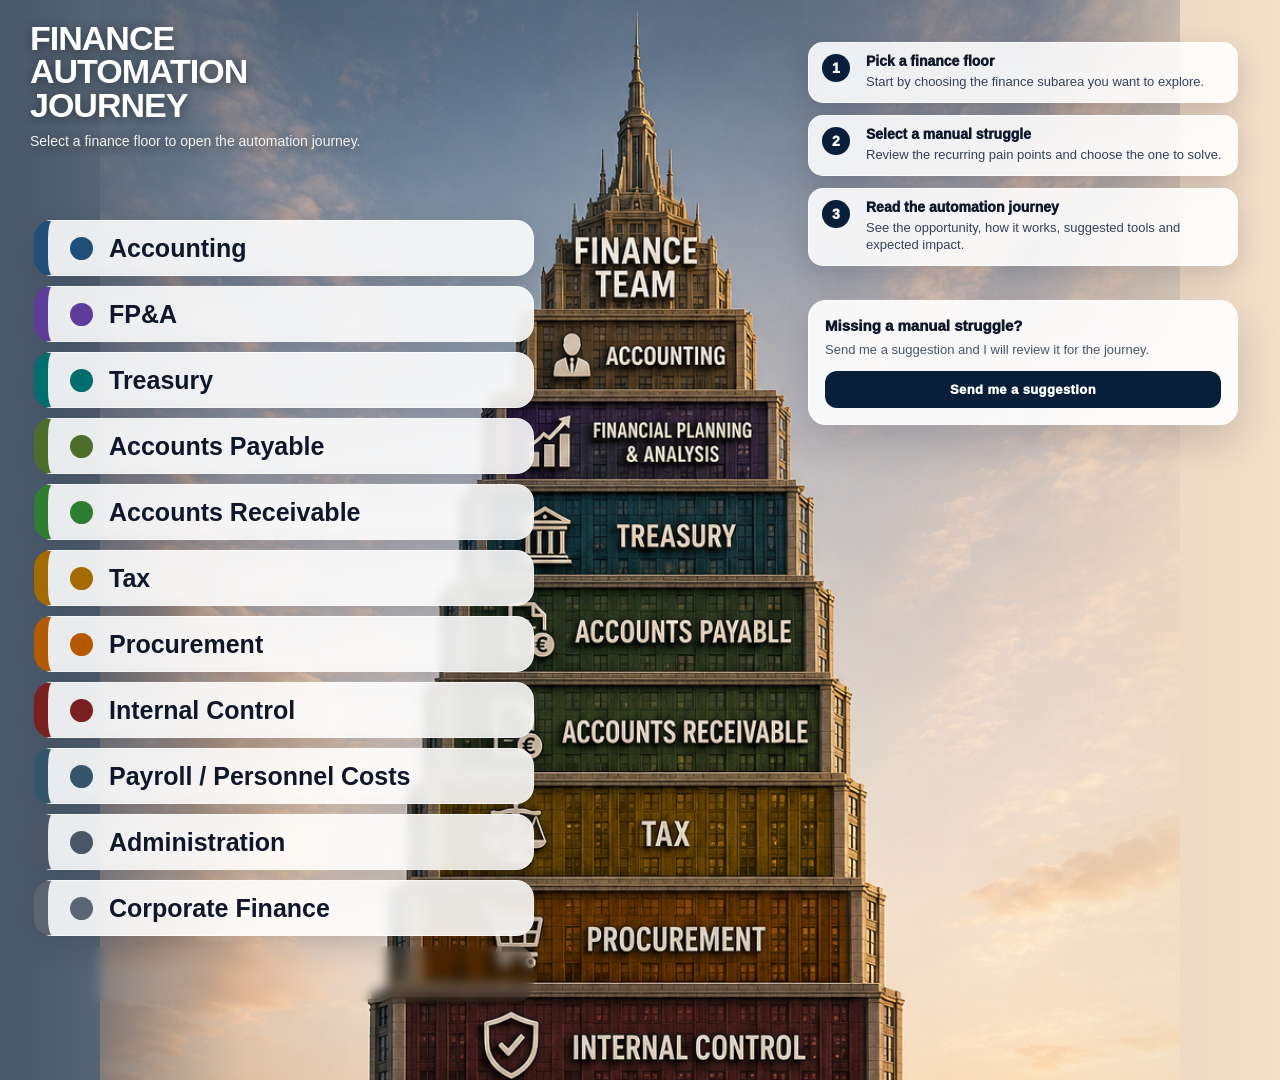
==== commit 21ef75c3: "Link budget output to live app" ====
--- a/index.html
+++ b/index.html
@@ -2070,7 +2070,7 @@
         ],
         automationOpportunity: [
           "Create a reusable budget preparation workflow that starts from controlled evidence: approved prior-year budget, actuals YTD, account structures, departments, cost centers and planning top-down assumptions. Instead of asking every owner to rebuild a spreadsheet, the workflow creates department workspaces with prefilled baselines and structured input fields.",
-          "The workflow should guide each department through the same planning logic: review the current baseline, answer an intelligent interview with questions related to its area, explain changes, adjust drivers, submit the proposal and capture a clear owner comment. For example, a people-cost area can be asked for current headcount, expected future headcount, planned hires, exits, salary increases and role changes; a commercial area can be asked for expected clients, projects, volumes, pricing and conversion assumptions. FP&A then reviews submissions, challenges unusual movements, approves or sends them back for changes and exports a consolidated proposed budget.",
+          "The workflow should guide each department through the same planning logic: review the current baseline, answer an intelligent interview with questions related to its area, explain changes, adjust drivers, submit the proposal and capture a clear owner comment. For example, a people-cost area can be asked for current headcount, expected future headcount, planned hires, exits, salary increases and role changes; a commercial area can be asked for expected clients, projects, volumes, pricing and conversion assumptions. In Step 4, AI challenges the numbers submitted by the person preparing the department budget, comparing actuals against the budget proposal, prior-year budget, run-rate baseline and planning top-down guidelines to identify mismatches, unsupported increases or assumptions that need explanation. FP&A then performs the final review and approves or rejects the submission with comments before exporting a consolidated proposed budget.",
           "This approach allows FP&A teams to move from manual template collection to a controlled budget journey where data, assumptions, comments, approvals and final outputs are connected in one process."
         ],
         expectedImpact: [
@@ -2093,32 +2093,8 @@
         outputsExamples: [
           {
             label: "<span class=\"output-page-highlight\">Budget Intelligence: Planning Workspace</span>",
-            anchor: "manual-budget-preparation-workflow",
+            href: "https://budget-intelligence.streamlit.app/",
             description: "A Streamlit MVP that turns prior budget and actuals YTD into controlled department workspaces, FP&A review, challenge questions and a downloadable proposed budget."
-          },
-          {
-            label: "Department Submission Workspaces",
-            anchor: "manual-budget-department-workspaces",
-            locked: true,
-            description: "Structured owner-facing workspaces for department assumptions, planning drivers, comments and budget submissions."
-          },
-          {
-            label: "FP&A Review and Challenge",
-            anchor: "manual-budget-fpa-review",
-            locked: true,
-            description: "Review layer for proposal validation, challenge questions, approval decisions and rejected-submission loops."
-          },
-          {
-            label: "Consolidated Budget Proposal",
-            anchor: "manual-budget-consolidated-proposal",
-            locked: true,
-            description: "Final consolidated view of approved department budgets, movements, comments and export-ready outputs."
-          },
-          {
-            label: "Downloadable Files",
-            anchor: "manual-budget-downloadable-files",
-            locked: true,
-            description: "Excel exports, sample evidence files, process visuals and supporting documentation."
           }
         ],
         outputsTitle: "Outputs / examples",
@@ -2130,6 +2106,8 @@
               "Budget Intelligence unlocks the manual budget preparation journey as a working Streamlit MVP. The app starts from two controlled evidence sets: the approved annual budget from the previous year and actuals YTD by department, cost center, account and category.",
               "The workflow normalizes those inputs, builds a run-rate baseline, flags lines that need challenge, generates department-specific questions, captures owner answers and exports a proposed budget. This turns a spreadsheet-driven process into a guided planning workflow with clearer ownership and a stronger review trail.",
               "The app also includes FP&A review steps. Department proposals can be approved or rejected, rejected items return to the workspace for revision, and the challenge view helps FP&A compare requested changes against prior budget and actual run-rate evidence.",
+              "At the end of the process, FP&A can download an Excel copy of the budget for review and documentation. This Excel file contains the approved prior-year budget, actuals YTD, run-rate baseline, department budget proposal, variance versus prior budget and run-rate, department comments, AI challenge outputs, FP&A approval status and final FP&A comments.",
+              "FP&A can also download a CSV file prepared for upload into any ERP as the final approved budget. The CSV is designed as a clean system-load file with the core budget dimensions and values needed by an ERP, such as department, cost center, account, category, period or month, approved budget amount and final approval status.",
               "The current version is intentionally an MVP: it proves the journey with a lightweight open-source app while keeping the logic transparent enough to inspect, improve and later connect to a richer FP&A platform or data stack."
             ],
             downloads: [
@@ -2142,38 +2120,6 @@
               }
             ],
             prompt: "Create a Streamlit MVP for a budget preparation workflow. Start from approved prior-year budget and actuals YTD evidence, normalize the inputs, build a run-rate baseline, create department workspaces, generate budget challenge questions, capture department owner answers, let FP&A approve or reject submissions, send rejected submissions back for changes, and export a consolidated proposed budget. Keep the workflow controlled, auditable and simple enough for a finance team to review."
-          },
-          {
-            id: "manual-budget-department-workspaces",
-            title: "Department Submission Workspaces",
-            paragraphs: [
-              "This output would expand the owner-facing planning workspace. Each department would receive a structured view of prior budget, actuals YTD, run-rate baseline, open planning questions, requested adjustments and required comments.",
-              "The goal is to reduce free-form spreadsheet submissions and make each owner answer the same kind of budget questions in a comparable format."
-            ]
-          },
-          {
-            id: "manual-budget-fpa-review",
-            title: "FP&A Review and Challenge",
-            paragraphs: [
-              "This output would strengthen the FP&A review layer by making challenge questions, owner responses, approval status and rejection reasons visible in one place.",
-              "The purpose is to move from email-based budget challenge to a repeatable review loop where every material movement has a clear owner, explanation and decision."
-            ]
-          },
-          {
-            id: "manual-budget-consolidated-proposal",
-            title: "Consolidated Budget Proposal",
-            paragraphs: [
-              "This output would present the final proposed budget after department submissions and FP&A review. It can include approved budget, actuals YTD, run-rate baseline, requested budget, variances and comments by department, cost center, account and category.",
-              "The goal is to make the final budget easier to inspect, challenge and export without rebuilding a separate consolidation file."
-            ]
-          },
-          {
-            id: "manual-budget-downloadable-files",
-            title: "Downloadable Files",
-            paragraphs: [
-              "This output would group the reusable files generated through the manual budget preparation journey, including Excel exports, sample evidence files, process visuals and supporting documentation.",
-              "The goal is to make the budget preparation assets easy to access, reuse and improve across cycles."
-            ]
           }
         ]
       },
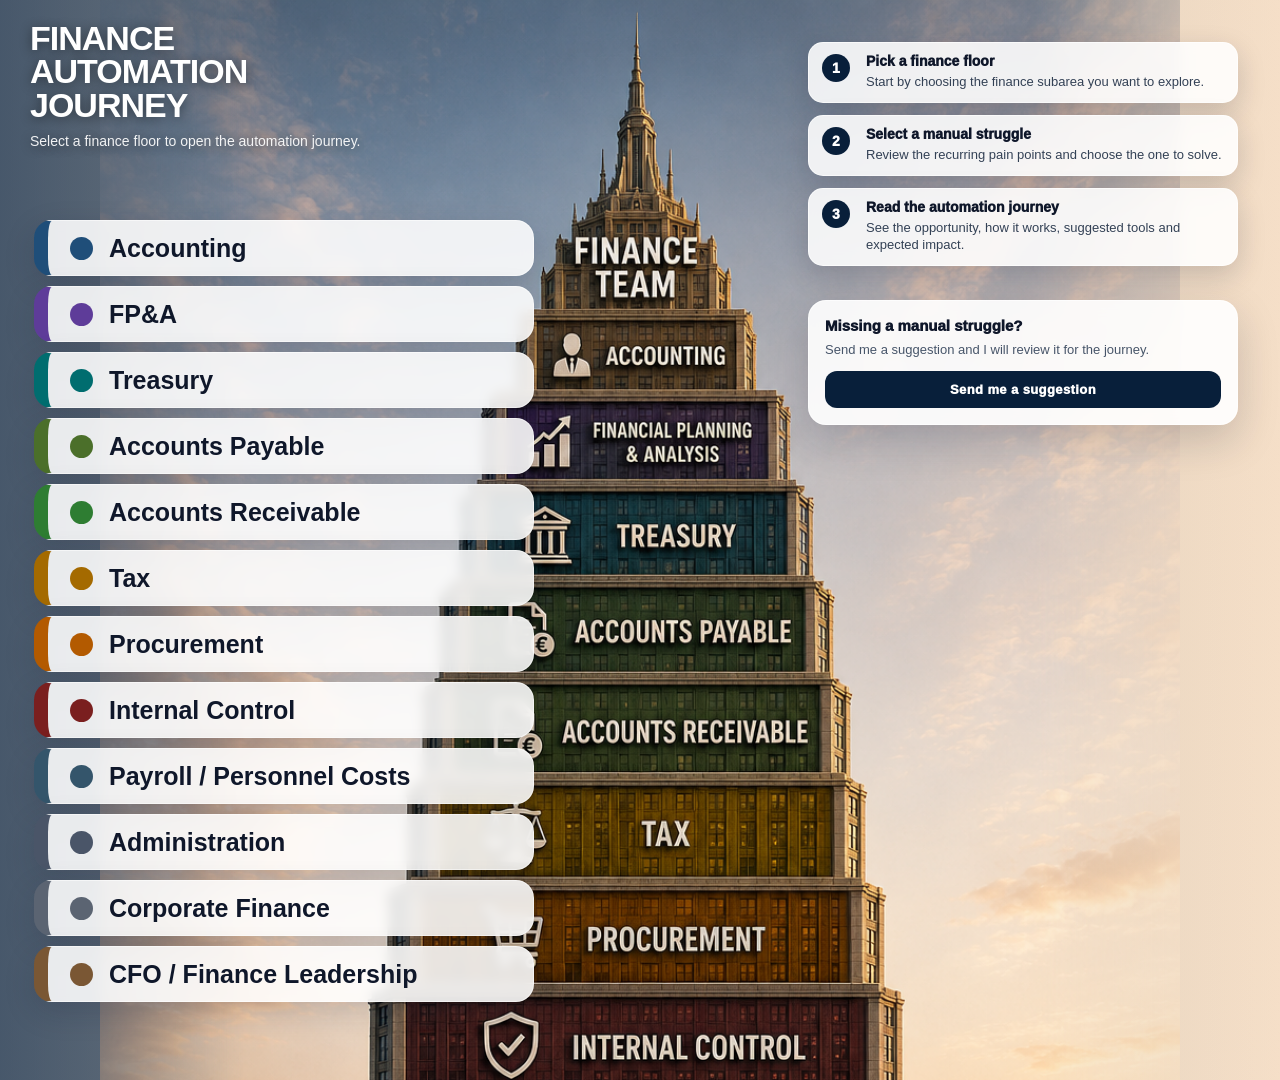
==== commit eec2c3d9: "Point budget detail card to live app" ====
--- a/index.html
+++ b/index.html
@@ -2112,11 +2112,11 @@
             ],
             downloads: [
               {
-                label: "Budget Intelligence - source code on GitHub",
-                href: "https://github.com/abarriosgranado/Budget-Intelligence",
+                label: "Budget Intelligence - live app",
+                href: "https://budget-intelligence.streamlit.app/",
                 type: "app",
-                badge: "View code",
-                description: "Open-source Streamlit MVP for controlled budget preparation, FP&A review and proposal export."
+                badge: "Live demo",
+                description: "Live Streamlit app for controlled budget preparation, FP&A review and proposal export."
               }
             ],
             prompt: "Create a Streamlit MVP for a budget preparation workflow. Start from approved prior-year budget and actuals YTD evidence, normalize the inputs, build a run-rate baseline, create department workspaces, generate budget challenge questions, capture department owner answers, let FP&A approve or reject submissions, send rejected submissions back for changes, and export a consolidated proposed budget. Keep the workflow controlled, auditable and simple enough for a finance team to review."
